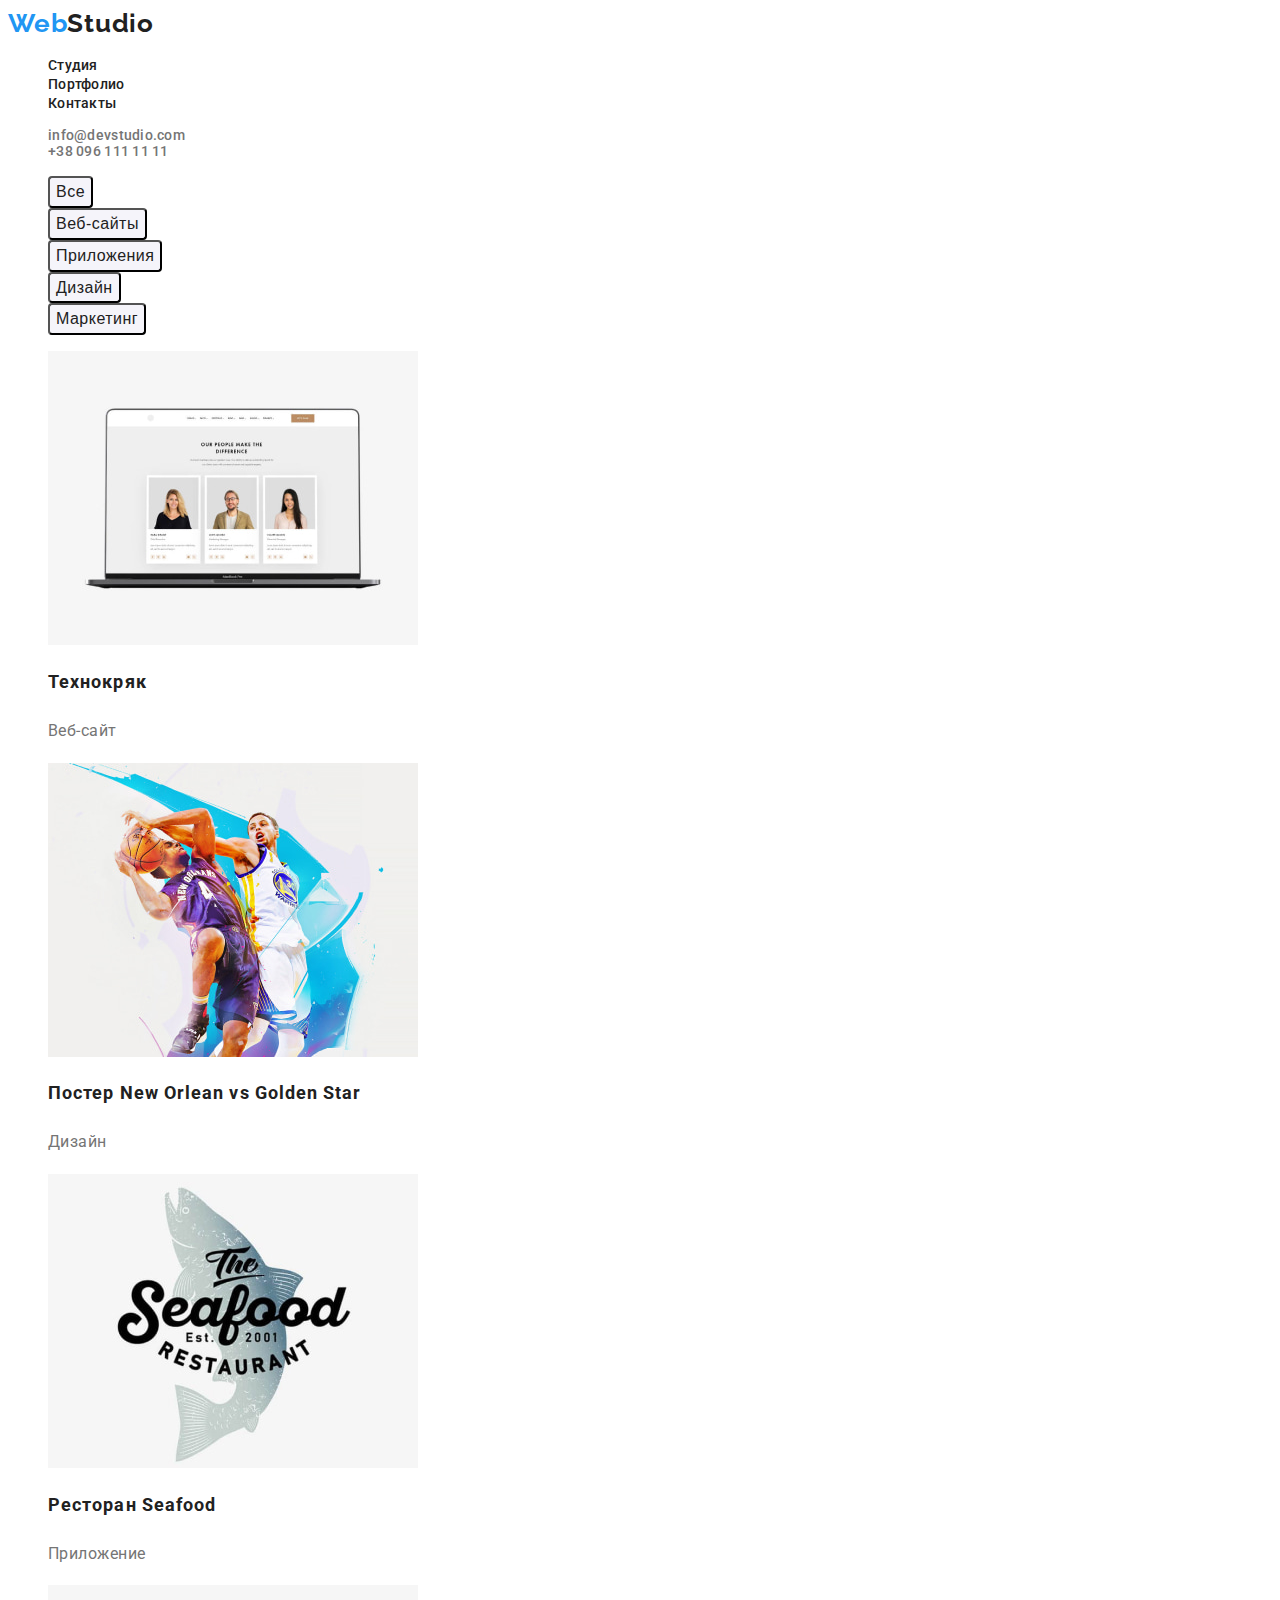
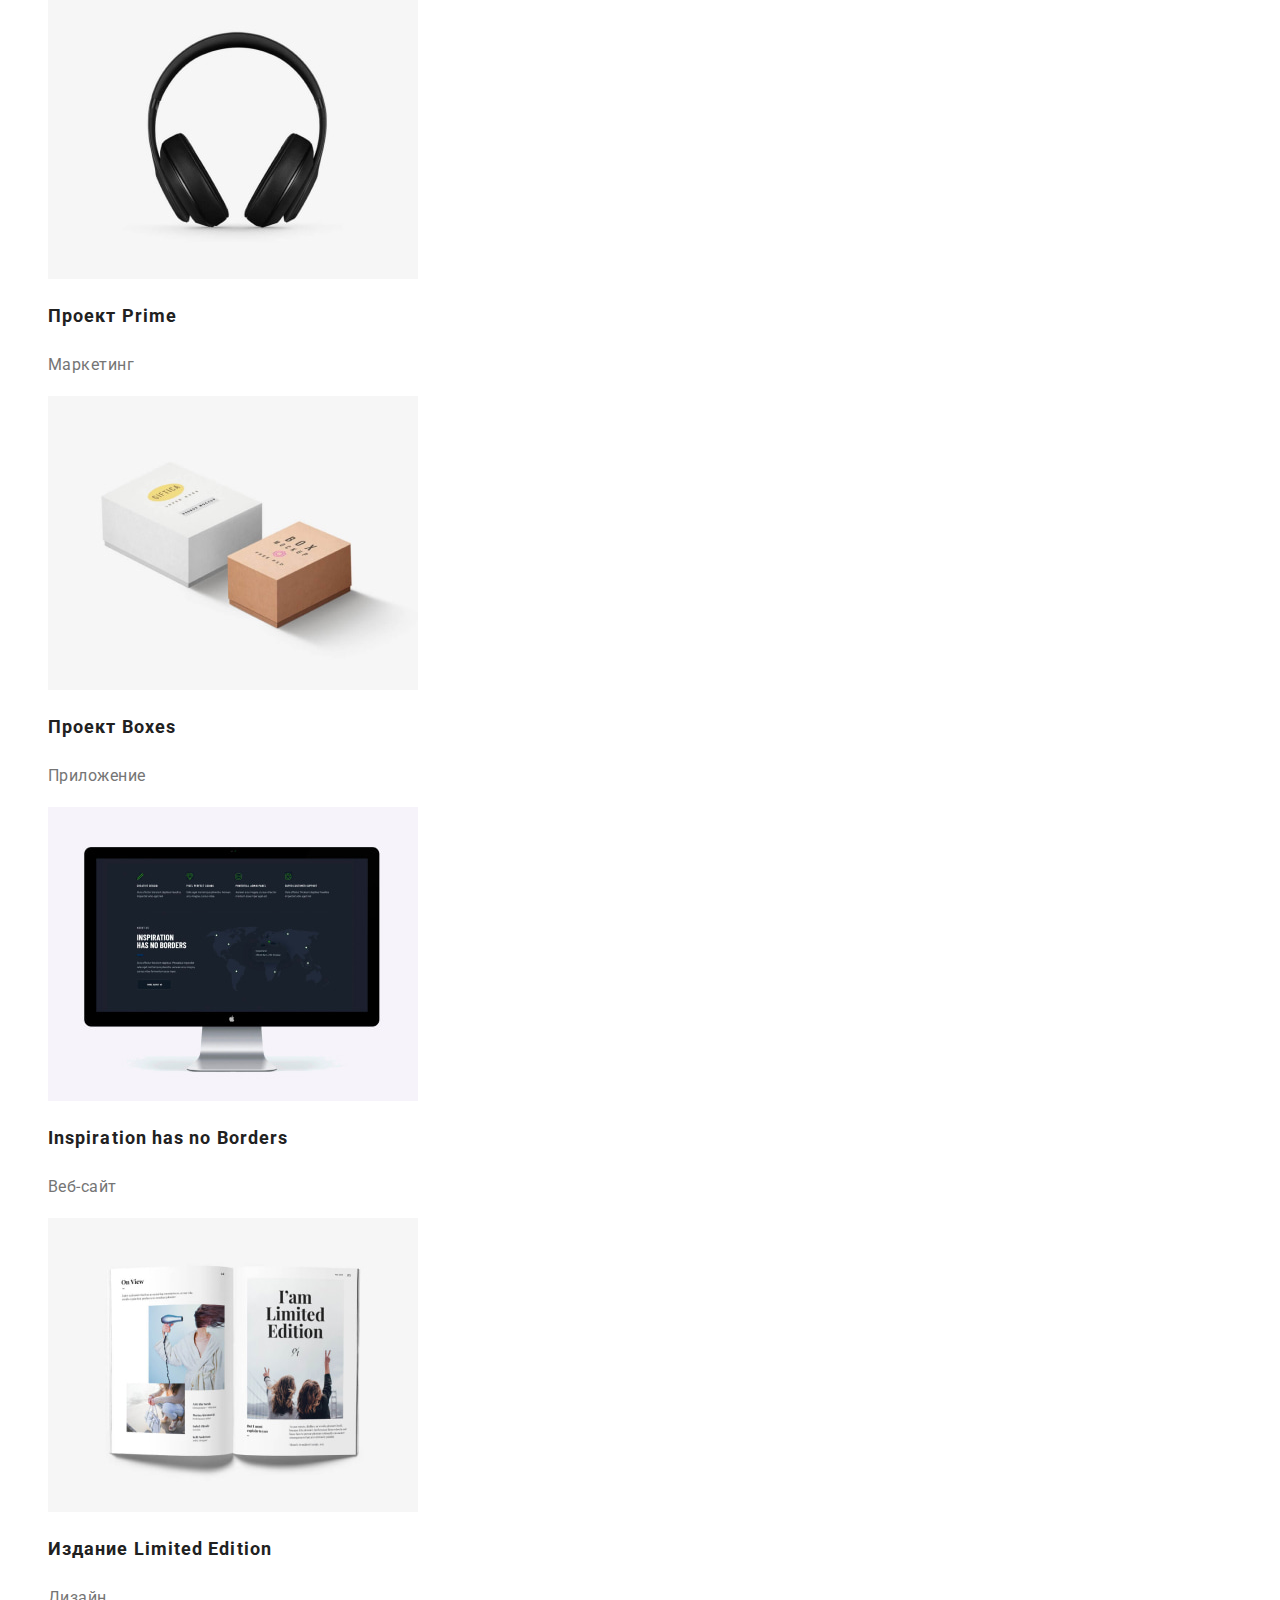
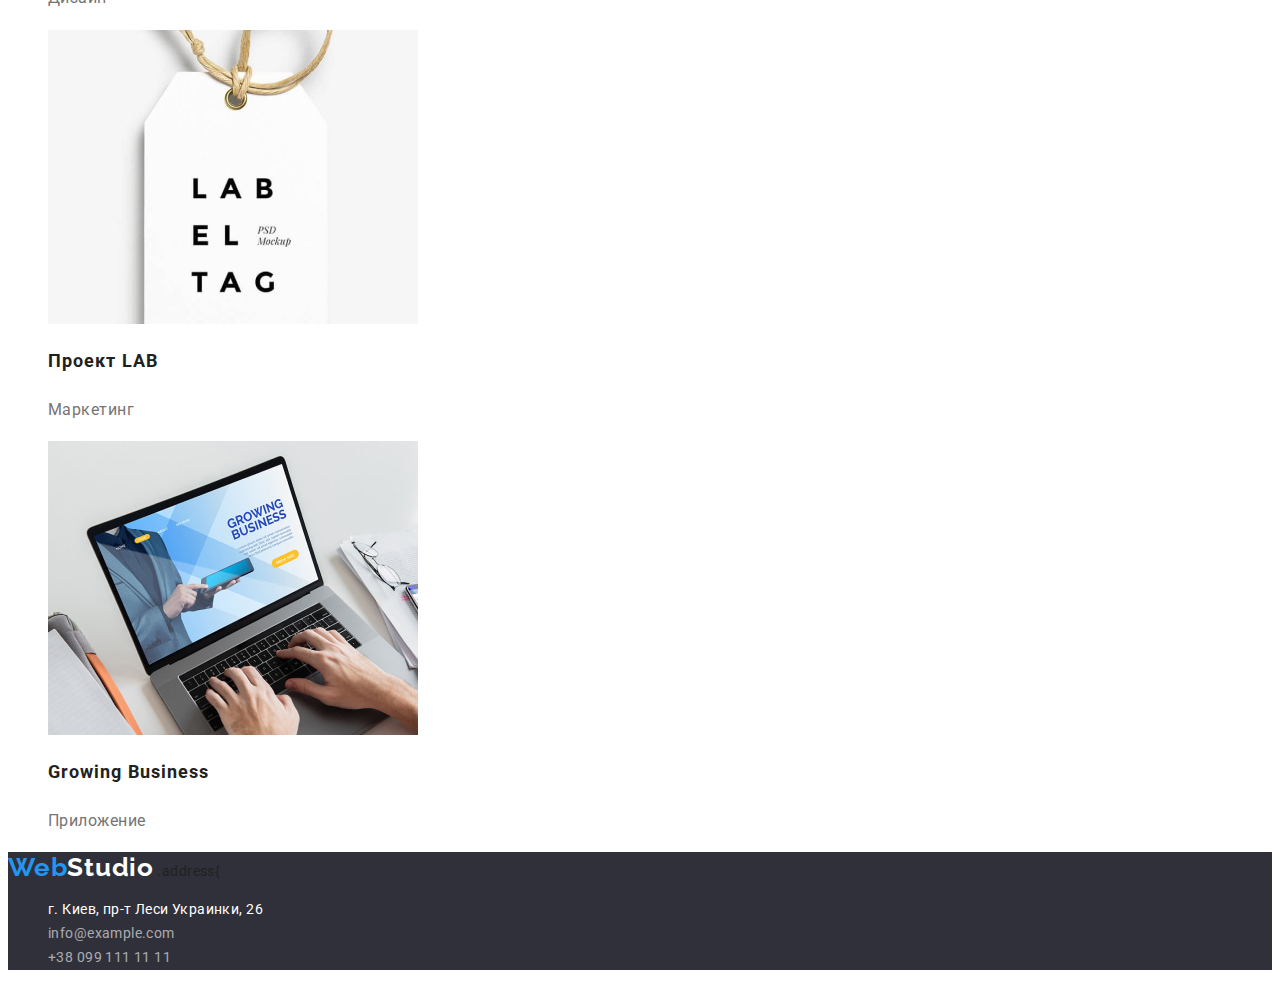
==== portfolio.html @ 5dc02f96 "Разметка HTML и CSS ДЗ-3" ====
<!DOCTYPE html>
<html lang="en">
<head>
    <meta charset="UTF-8">
    <meta http-equiv="X-UA-Compatible" content="IE=edge">
    <meta name="viewport" content="width=device-width, initial-scale=1.0">
    <title>Document</title>
    <!-- Основные шрифты -->
    <link rel="preconnect" href="https://fonts.googleapis.com">
    <link rel="preconnect" href="https://fonts.gstatic.com" crossorigin>
    <link href="https://fonts.googleapis.com/css2?family=Raleway:wght@700&family=Roboto:wght@400;500;700;900&display=swap" rel="stylesheet">
    <!-- стили css -->
    <link rel="stylesheet" href="./css/styles.css">

</head>
<body>
    <header class="header">
        <nav>
         <a href="./index.html" class="web-studio">Web<span class="logo-dark">Studio</span></a>

         <ul class="nav-main">
           <li><a href="" class="link">Студия</a></li>
           <li><a href="./portfolio.html" class="link">Портфолио</a></li>
           <li><a href="" class="link">Контакты</a></li>
         </ul>      
        </nav> 
        
        <ul class="nav-contacts">
           <li><a href="mailto:info@example.com" class="contact">info@devstudio.com</a></li>
           <li><a href="tel:+380991111111" class="contact">+38 096 111 11 11</a></li>
        </ul>
    </header>

    <main>
      <section class="buttons">
          <h1 class="buttons-title">Навигация в портфолио</h1>
          <ul>
              <li><button class="button-all">Все</button></li>
              <li><button class="button-web">Веб-сайты</button></li>
              <li><button class="button-apps">Приложения</button></li>
              <li><button class="button-design">Дизайн</button></li>
              <li><button class="button-marketing">Маркетинг</button></li>
          </ul>
      </section>

      <section class="examples">
          <ul>
            <li>
                <img src="./images/portfolio.images/Технокряк.jpg" alt="width 370px">
                <h2 class="examples-title">Технокряк</h2>
                <p class="examples-type">Веб-сайт</p>
            </li>

            <li>
                <img src="./images/portfolio.images/Постер-New-Orlean-vs-Golden-Star.jpg" alt="width 370px">
                <h2 class="examples-title">Постер New Orlean vs Golden Star</h2>
                <p class="examples-type">Дизайн</p>
            </li>

            <li>
                <img src="./images/portfolio.images/Ресторан-Seafood.jpg" alt="width 370px">
                <h2 class="examples-title">Ресторан Seafood</h2>
                <p class="examples-type">Приложение</p>
            </li>

            <li>
                <img src="./images/portfolio.images/Проект-Prime.jpg" alt="width 370px">
                <h2 class="examples-title">Проект Prime</h2>
                <p class="examples-type">Маркетинг</p>
            </li>

            <li>
                <img src="./images/portfolio.images/Проект-Boxes.jpg" alt="width 370px">
                <h2 class="examples-title">Проект Boxes</h2>
                <p class="examples-type">Приложение</p>
            </li>

            <li>
                <img src="./images/portfolio.images/Inspiration--has-no-Borders.jpg" alt="width 370px">
                <h2 class="examples-title">Inspiration has no Borders</h2>
                <p class="examples-type">Веб-сайт</p>
            </li>

            <li>
                <img src="./images/portfolio.images/Издание-Limited-Edition.jpg" alt="width 370px">
                <h2 class="examples-title">Издание Limited Edition</h2>
                <p class="examples-type">Дизайн</p>
            </li>

            <li>
                <img src="./images/portfolio.images/Проект-LAB.jpg" alt="width 370px">
                <h2 class="examples-title">Проект LAB</h2>
                <p class="examples-type">Маркетинг</p>
            </li>

            <li>
                <img src="./images/portfolio.images/Growing-Business.jpg" alt="width 370px">
                <h2 class="examples-title">Growing Business</h2>
                <p class="examples-type">Приложение</p>
            </li>
          </ul>
      </section>
    </main>

    <footer class="footer">
        <a href="./index.html" class="web-studio">Web<span class="logo-light">Studio</span></a>
   
.address{ 
          <address class="address">
              <ul>
                 <li><a href="https://www.google.com/maps/place/%D0%B1%D1%83%D0%BB.+%D0%9B%D0%B5%D1%81%D0%B8+%D0%A3%D0%BA%D1%80%D0%B0%D0%B8%D0%BD%D0%BA%D0%B8,+26,+%D0%9A%D0%B8%D0%B5%D0%B2,+02000/@50.4265807,30.5361971,17z/data=!3m1!4b1!4m5!3m4!1s0x40d4cf0e033ecbe9:0x57a4dffefec77da0!8m2!3d50.4265807!4d30.5383858" class="company-adress">г. Киев, пр-т Леси Украинки, 26</a></li>
             
                 <li><a href="mailto:info@example.com" class="footer-contacts">info@example.com</a></li>
                  
                 <li><a href="tel:+380991111111" class="footer-contacts">+38 099 111 11 11</a></li>
              </ul> 
           </address>
        
       </footer>   
   </body>
   </html>
---- css/styles.css ----
/* Цветовая гамма */
/* цвет основного текста  #212121 */
/* вторичный цвет текста #757575 */
/* белый #FFFFFF */
/* белый с прозрачностью color: rgba(255, 255, 255, 0.6); */
/* синий #2196F3 */
/* bgc героя и футера #2F303A */
/* bgc секции наши преимущества и чем мы занимаемся, портфолио #E5E5E5*/
/* bgc наша команда   #F5F4FA*/
/* font-family: 'Raleway', sans-serif;
   font-family: 'Roboto', sans-serif; */
:root{
    --main-color: #212121;
    --secondary-color: #757575;
    --white-color: #FFFFFF;
    --transparency-white-color: rgba(255, 255, 255, 0.6);
    --blue-color: #2196F3;
    --hero-footer-bgc: #2F303A;
    --portfolio-bgc: #E5E5E5;
    --team-bgc: #F5F4FA;
}

body {
    font-family: Roboto, sans-serif;
    color: var(--main-color);
}

/* header */
.header {
    background-color: var(--white-color);

}
.web-studio {
    font-family: Raleway, sans-serif;
    font-weight: 700;
    font-size: 26px;
    line-height: 1.19;
    letter-spacing: 0.03em;

    color: var(--blue-color);
}

.logo-dark{
    color: var(--main-color);
}

.nav-main .link {
    font-weight: 500;
    font-size: 14px;
    line-height: 1.14;
    letter-spacing: 0.02em;
    color: var(--main-color);
}

.nav-contacts,
.contact {
    font-weight: 500;
    font-size: 14px;
    line-height: 1.14;
    letter-spacing: 0.02em;
    color: var(--secondary-color);
}

.nav-main .link:hover,
.nav-main .link:focus,
.nav-contacts .contact:hover,
.nav-contacts .contact:focus {
    color: var(--blue-color);
}

.web-studio,
.link,
.contact {
    text-decoration: none
}


/* main */
/* hero */
.hero {
    background: var(--hero-footer-bgc);
}

.hero-title {
    font-weight: 900;
    font-size: 44px;
    line-height: 1.36;
    letter-spacing: 0.06em;
    text-transform: uppercase;
    color: var(--white-color);  
}

.hero-button {
    font-weight: 700;
    font-size: 16px;
    line-height: 1.87;
    letter-spacing: 0.06em;
    color: var(--white-color);    
    background: var(--blue-color);
    box-shadow: 0px 4px 4px rgba(0, 0, 0, 0.15);
    border-radius: 4px;
}

/* features */
.features-title{
    display: none;
}

.features-title-list{
    font-weight: 700;
    font-size: 14px;
    line-height: 1.14;
    letter-spacing: 0.03em;
    text-transform: uppercase;
    color: var(--main-color);
}

.features-text{
    font-size: 14px;
    line-height: 1.71;
    letter-spacing: 0.03em;
    color: var(--secondary-color);
}

/* work */
.work-title,
.team-title {
    font-weight: 700;
    font-size: 36px;
    line-height: 1.17;
    letter-spacing: 0.03em;
    color: var(--main-color);
}

/* team */
.team {
    background-color: var(--team-bgc);
}
.team-member{
    font-weight: 500;
    font-size: 16px;
    line-height: 1.19;
    letter-spacing: 0.03em;
    color: var(--main-color);
}

.team-member-profession{
    font-size: 16px;
    line-height: 1.19;
    letter-spacing: 0.03em;
    color: var(--secondary-color);
}

/* buttons-portfolio */
.buttons-title {
    display: none;
}

.button-all,
.button-web,
.button-apps,
.button-design,
.button-marketing{
    font-weight: 500;
    font-size: 16px;
    line-height: 1.62;
    letter-spacing: 0.03em;
    color: var(--main-color);
    background: #F5F4FA;
    border-radius: 4px;
    cursor: pointer;
}

.button-all:hover,
.button-web:hover,
.button-apps:hover,
.button-design:hover,
.button-marketing:hover {
    color: var(--white-color);
    background: var(--blue-color);
    box-shadow: 0px 3px 1px rgba(0, 0, 0, 0.1), 0px 1px 2px rgba(0, 0, 0, 0.08), 0px 2px 2px rgba(0, 0, 0, 0.12);
    border-radius: 4px;
}

.button-all:focus,
.button-web:focus,
.button-apps:focus,
.button-design:focus,
.button-marketing:focus {
    color: var(--white-color);
    background: var(--blue-color);
    box-shadow: 0px 3px 1px rgba(0, 0, 0, 0.1), 0px 1px 2px rgba(0, 0, 0, 0.08), 0px 2px 2px rgba(0, 0, 0, 0.12);
    border-radius: 4px;
}

.examples-title-main{
    display: none;
}

.examples-title{
    font-weight: 700;
    font-size: 18px;
    line-height: 2.00;
    letter-spacing: 0.06em;
    color: var(--main-color);
}

.examples-type{
    font-size: 16px;
    line-height: 1.89;
    letter-spacing: 0.03em;
    color: var(--secondary-color);
}

/* footer */
.footer{
    background: var(--hero-footer-bgc); 
    font-size: 14px;
    line-height: 1.71;
    letter-spacing: 0.03em;
}

.logo-light{
    color: var(--white-color);
} 

.address{ 
    font-style: normal;
}
.company-adress {
    color: var(--white-color);
}

.footer-contacts {
    color: var(--transparency-white-color);
}

.company-adress,
.footer-contacts {
    text-decoration: none
}

/*Убираем маркеры списка*/
li {
    list-style-type: none;
}
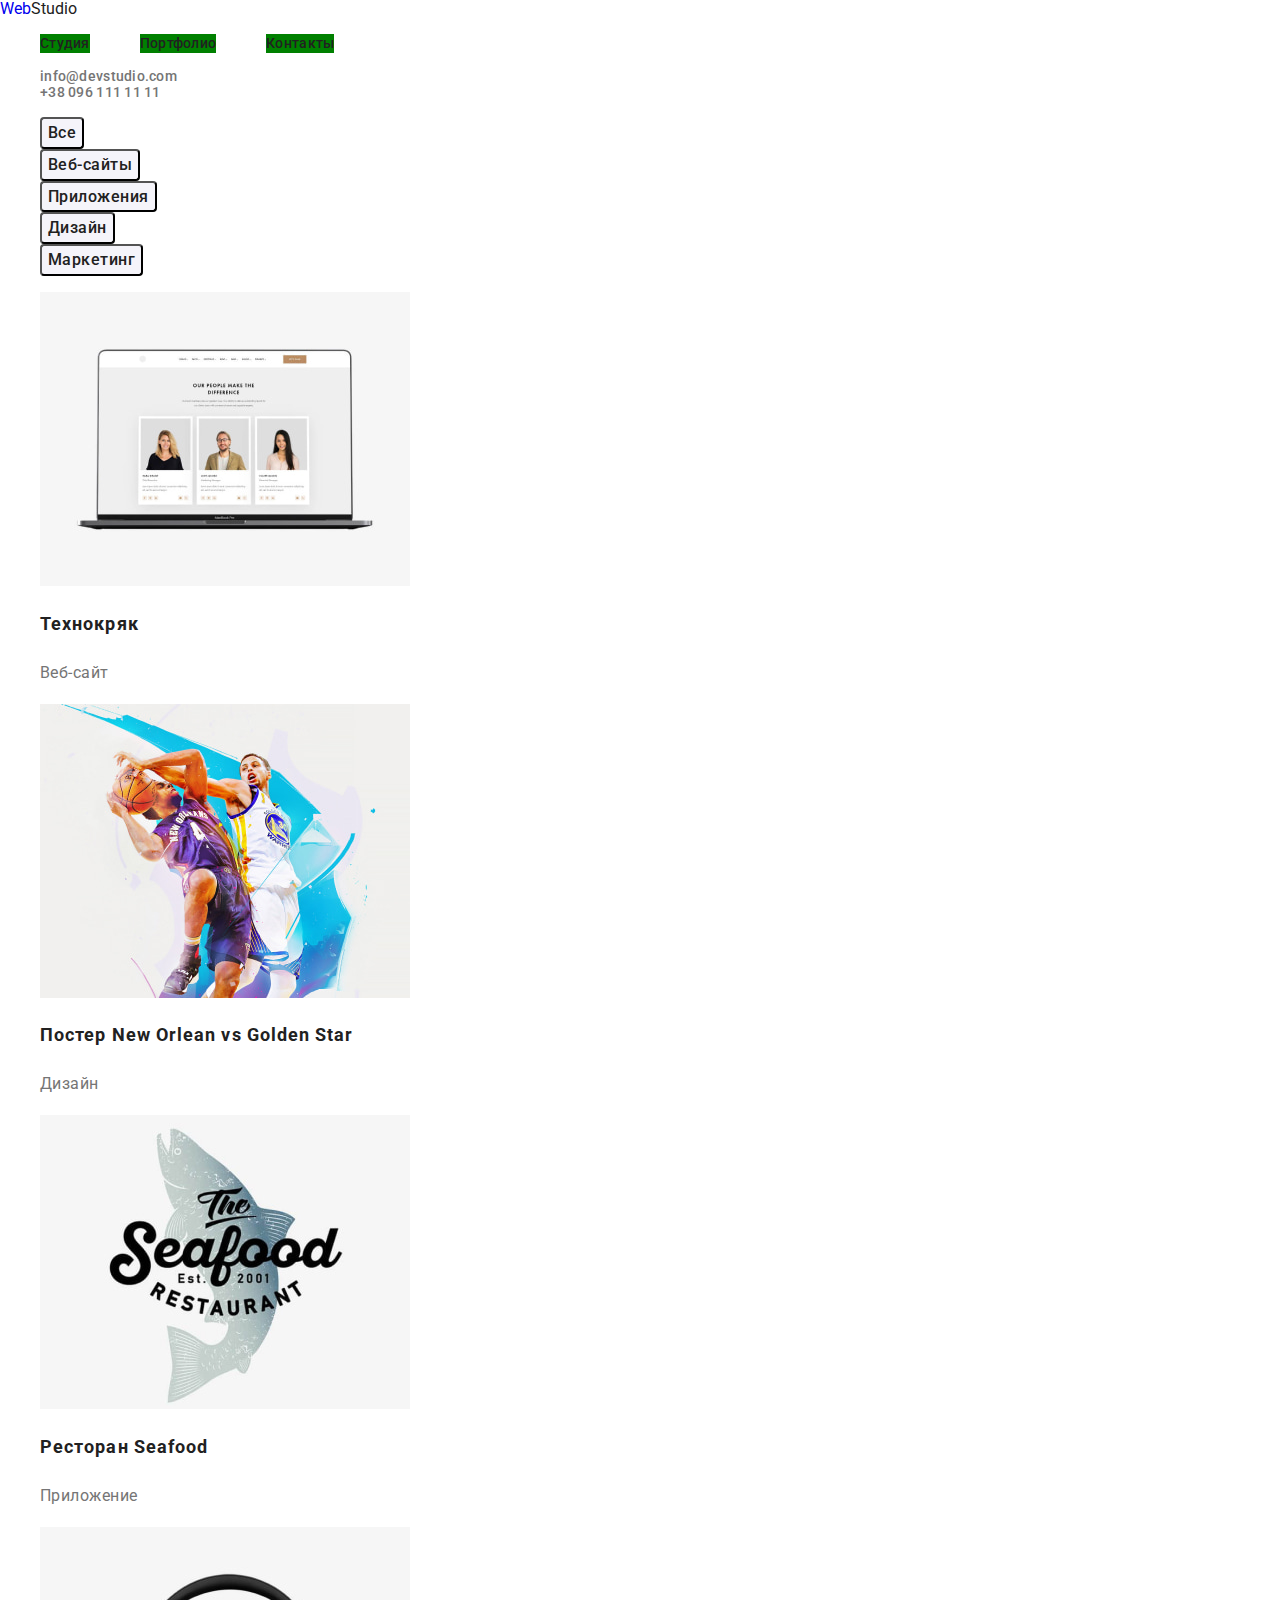
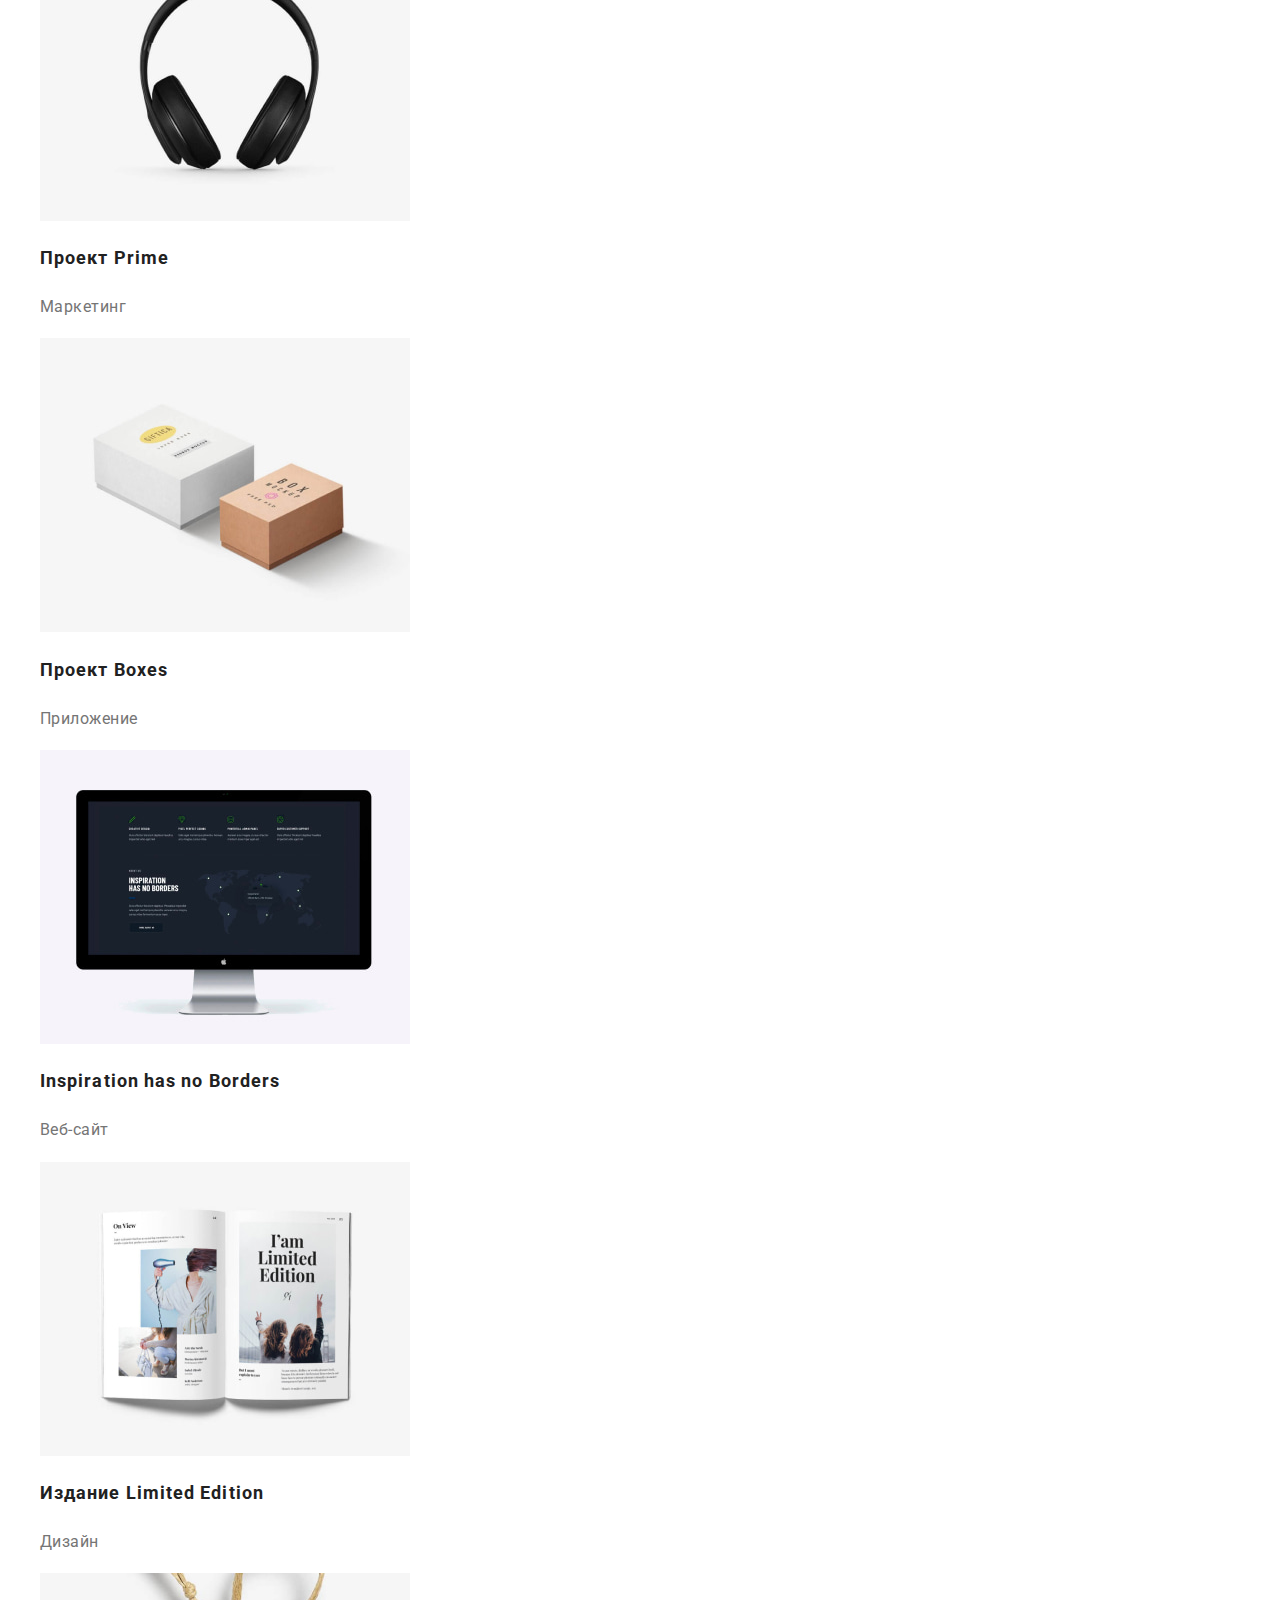
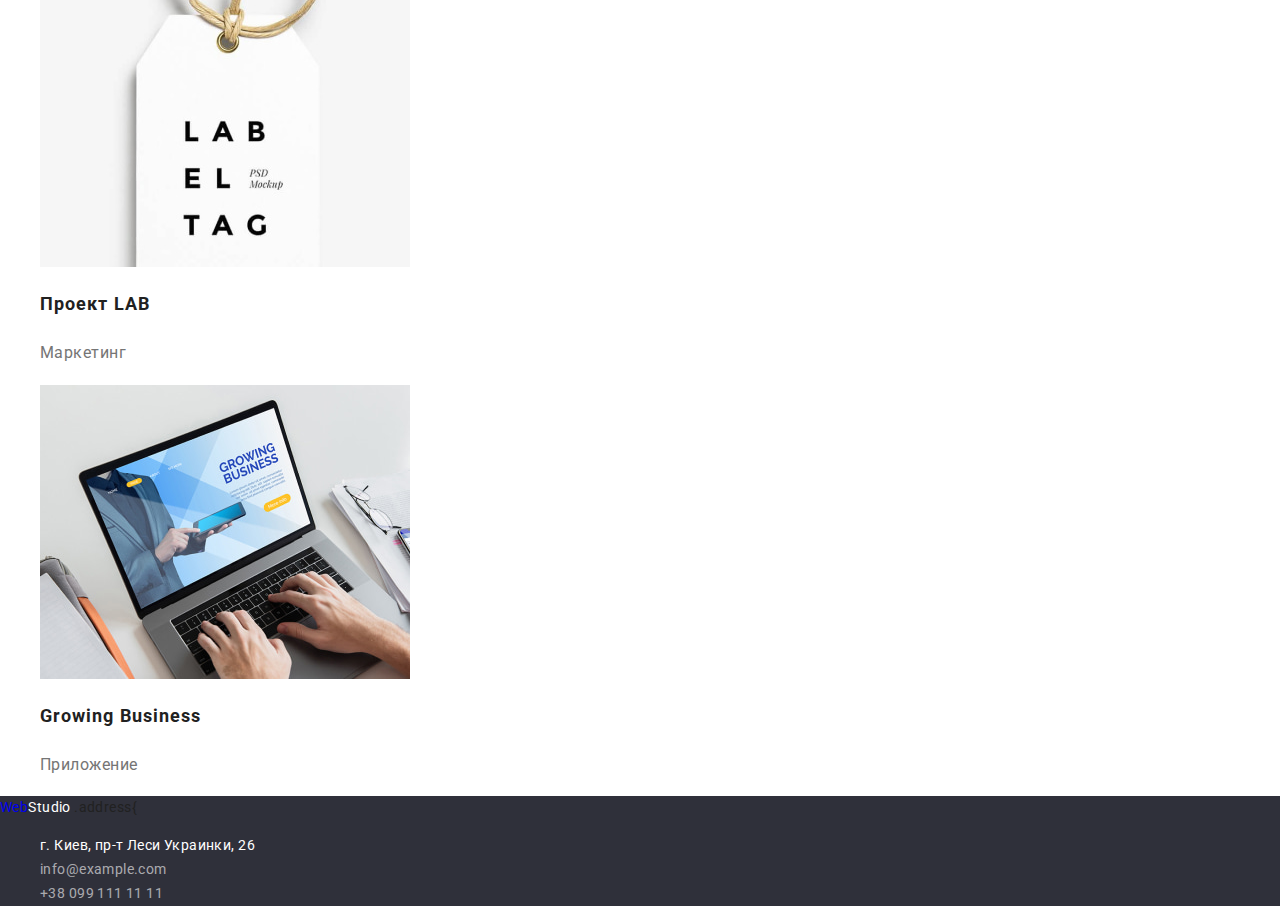
==== commit 154ee7f2: "Разметка HTML и CSS ДЗ-3-1" ====
--- a/portfolio.html
+++ b/portfolio.html
@@ -9,6 +9,8 @@
     <link rel="preconnect" href="https://fonts.googleapis.com">
     <link rel="preconnect" href="https://fonts.gstatic.com" crossorigin>
     <link href="https://fonts.googleapis.com/css2?family=Raleway:wght@700&family=Roboto:wght@400;500;700;900&display=swap" rel="stylesheet">
+     <!--modern-normolize-->
+     <link rel="stylesheet" href="https://cdn.jsdelivr.net/npm/modern-normalize@1.1.0/modern-normalize.min.css">
     <!-- стили css -->
     <link rel="stylesheet" href="./css/styles.css">
 
@@ -17,12 +19,12 @@
     <header class="header">
         <nav>
          <a href="./index.html" class="web-studio">Web<span class="logo-dark">Studio</span></a>
-
-         <ul class="nav-main">
-           <li><a href="" class="link">Студия</a></li>
-           <li><a href="./portfolio.html" class="link">Портфолио</a></li>
-           <li><a href="" class="link">Контакты</a></li>
-         </ul>      
+      
+           <ul class="nav-main">
+             <li class="item"><a href="" class="link">Студия</a></li>
+             <li class="item"><a href="./portfolio.html" class="link">Портфолио</a></li>
+             <li class="item"><a href="" class="link">Контакты</a></li>
+           </ul>     
         </nav> 
         
         <ul class="nav-contacts">
--- a/css/styles.css
+++ b/css/styles.css
@@ -30,6 +30,21 @@
     background-color: var(--white-color);
 
 }
+
+.nav-main{
+    display: flex;
+}
+
+.nav-main .item { 
+    margin-right: 50px;
+    background-color: green;
+}
+
+.nav-main .item :last-child {
+    margin-right: 0;
+}
+
+}
 .web-studio {
     font-family: Raleway, sans-serif;
     font-weight: 700;
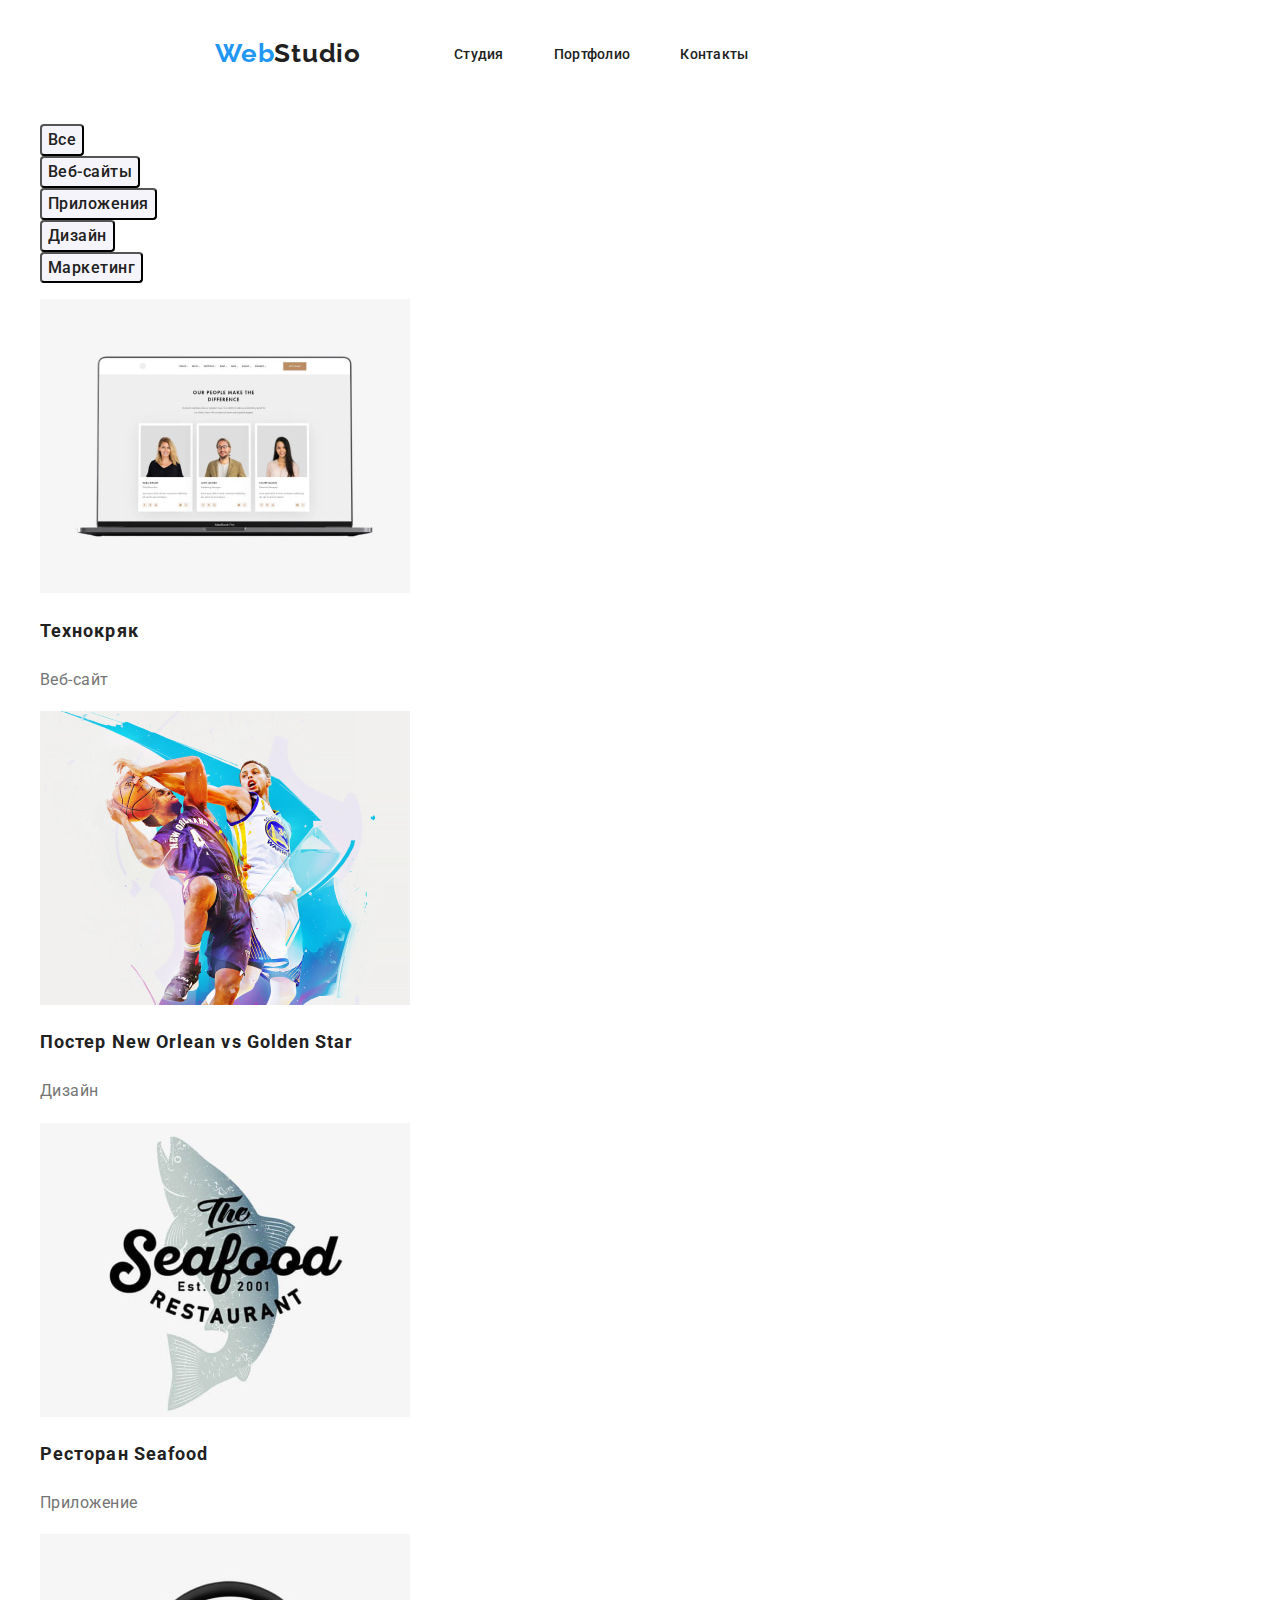
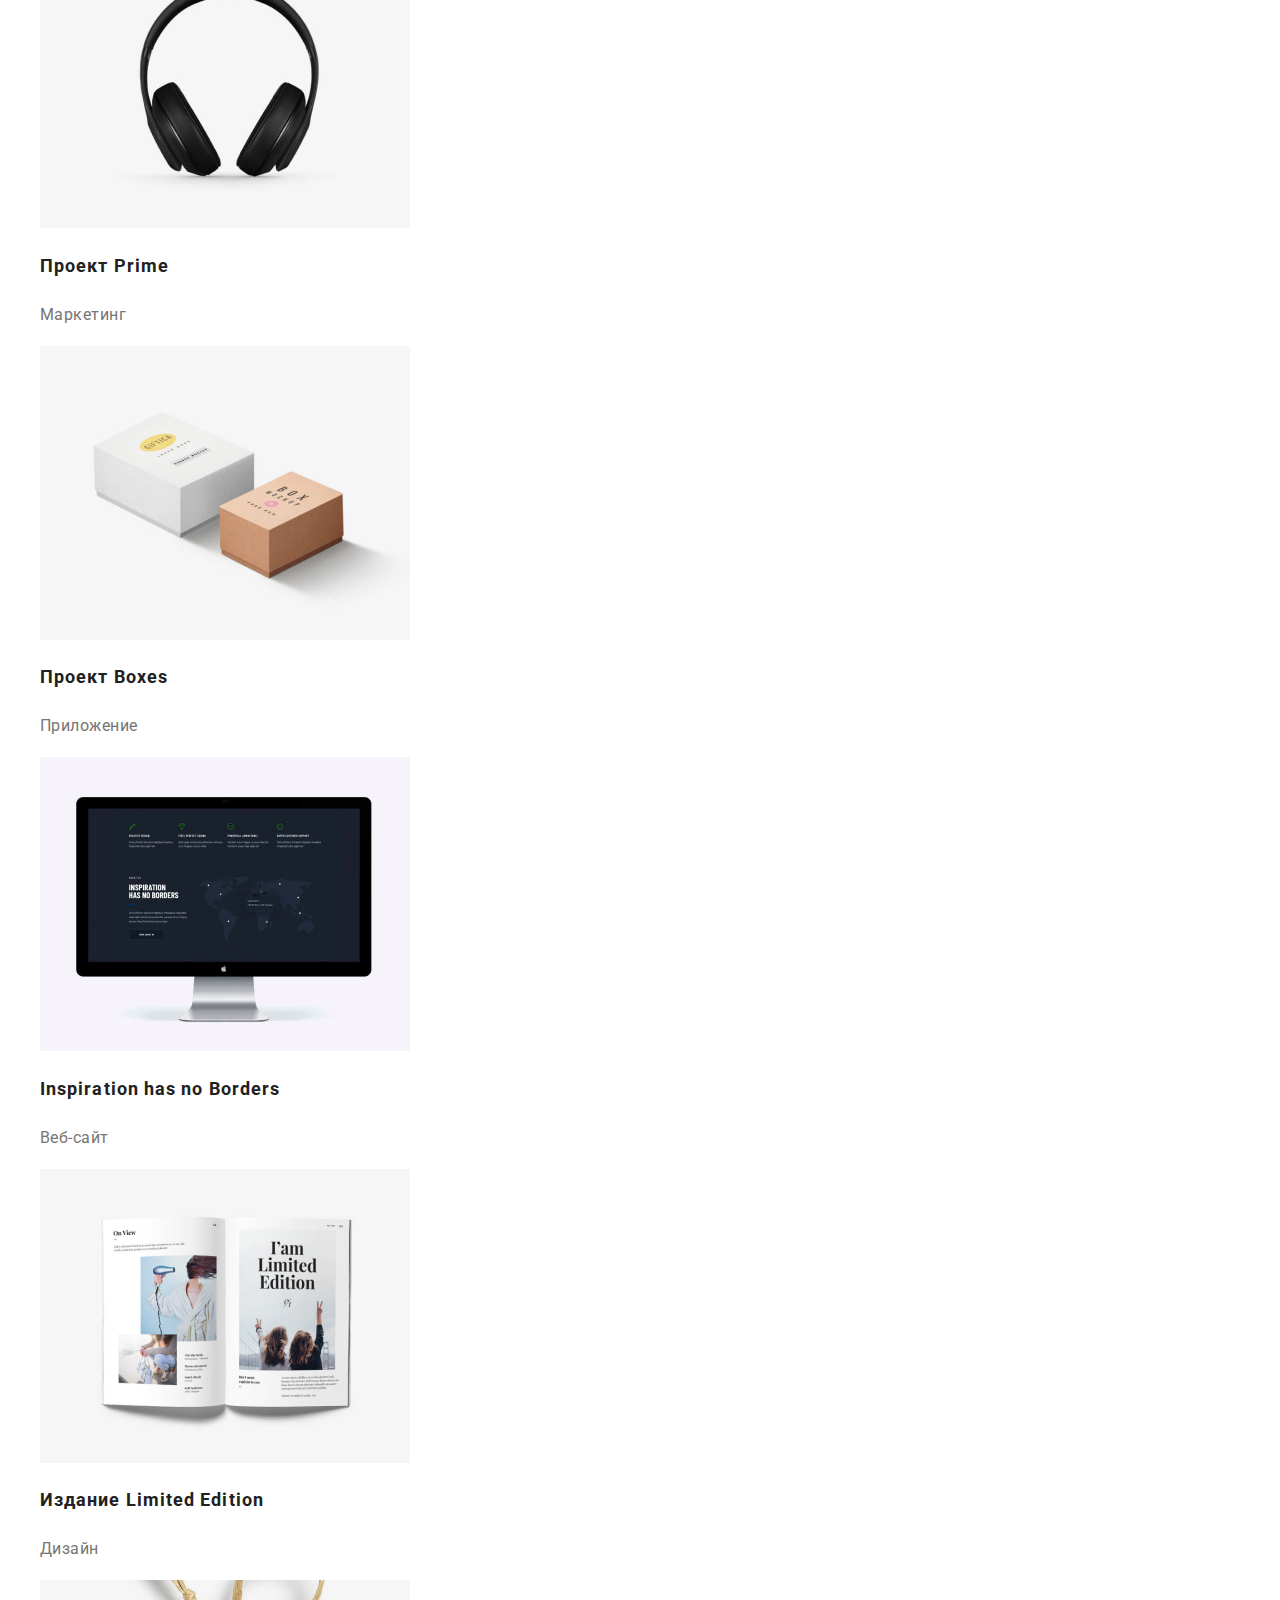
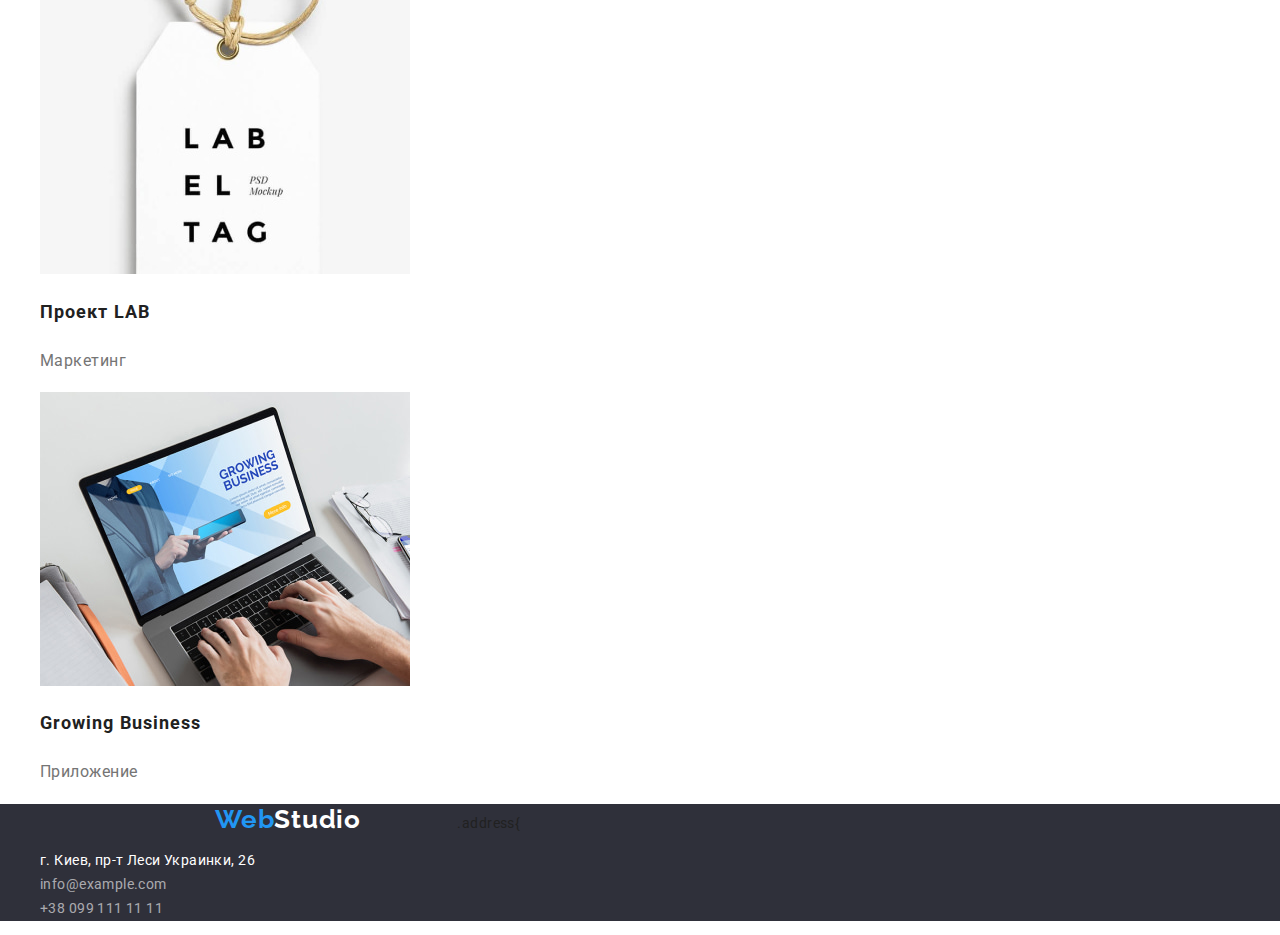
==== commit a629325d: "Разметка HTML и CSS ДЗ-3-2" ====
--- a/portfolio.html
+++ b/portfolio.html
@@ -17,20 +17,22 @@
 </head>
 <body>
     <header class="header">
-        <nav>
-         <a href="./index.html" class="web-studio">Web<span class="logo-dark">Studio</span></a>
+        <div class="navigation-div">
+            <nav class="navigation">
+             <a href="./index.html" class="web-studio">Web<span class="logo-dark">Studio</span></a>
       
-           <ul class="nav-main">
-             <li class="item"><a href="" class="link">Студия</a></li>
-             <li class="item"><a href="./portfolio.html" class="link">Портфолио</a></li>
-             <li class="item"><a href="" class="link">Контакты</a></li>
-           </ul>     
-        </nav> 
+              <ul class="nav-main">
+                <li class="item"><a href="" class="link">Студия</a></li>
+                <li class="item"><a href="./portfolio.html" class="link">Портфолио</a></li>
+                <li class="item"><a href="" class="link">Контакты</a></li>
+              </ul>     
+           </nav> 
         
-        <ul class="nav-contacts">
-           <li><a href="mailto:info@example.com" class="contact">info@devstudio.com</a></li>
-           <li><a href="tel:+380991111111" class="contact">+38 096 111 11 11</a></li>
-        </ul>
+              <ul class="nav-contacts">
+                 <li class="item-contacts"><a href="mailto:info@example.com" class="contact">info@devstudio.com</a></li>
+                 <li class="item-contacts"><a href="tel:+380991111111" class="contact">+38 096 111 11 11</a></li>
+              </ul> 
+        </div>
     </header>
 
     <main>
--- a/css/styles.css
+++ b/css/styles.css
@@ -15,12 +15,14 @@
     --white-color: #FFFFFF;
     --transparency-white-color: rgba(255, 255, 255, 0.6);
     --blue-color: #2196F3;
-    --hero-footer-bgc: #2F303A;
+    --footer-bgc: #2F303A;
     --portfolio-bgc: #E5E5E5;
     --team-bgc: #F5F4FA;
 }
 
 body {
+    width: 1600px;
+
     font-family: Roboto, sans-serif;
     color: var(--main-color);
 }
@@ -31,49 +33,80 @@
 
 }
 
+.navigation-div {
+    display: flex;
+    align-items: center;
+}
+.navigation {
+    display: flex;
+    align-items: center;
+}
+
+.web-studio {
+    margin-right: 93px;
+    margin-left: 215px;
+    padding-top: 24px;
+    padding-bottom: 25px;
+
+    font-family: Raleway, sans-serif;
+    font-weight: 700;
+    font-size: 26px;
+    line-height: 1.19;
+    letter-spacing: 0.03em;
+
+    color: var(--blue-color);
+}
+
+.logo-dark{
+    color: var(--main-color);
+}
+
 .nav-main{
     display: flex;
-}
-
-.nav-main .item { 
-    margin-right: 50px;
-    background-color: green;
-}
-
-.nav-main .item :last-child {
-    margin-right: 0;
-}
-
-}
-.web-studio {
-    font-family: Raleway, sans-serif;
-    font-weight: 700;
-    font-size: 26px;
-    line-height: 1.19;
-    letter-spacing: 0.03em;
-
-    color: var(--blue-color);
-}
-
-.logo-dark{
-    color: var(--main-color);
+    padding-left: 0px;
+}
+.nav-main .item + .item { 
+    margin-left: 50px;
+}
+
+.nav-main .item,
+ {
+    padding-top: 32px;
+    padding-bottom: 32px;
 }
 
 .nav-main .link {
+    color: var(--main-color);
     font-weight: 500;
     font-size: 14px;
     line-height: 1.14;
     letter-spacing: 0.02em;
-    color: var(--main-color);
+    
+}
+
+.nav-contacts {
+    display: flex;
+    margin-left: auto;
+    padding-left: 0px;
+}
+    
+.nav-contacts .item-contacts + .item-contacts{
+     margin-left: 50px;
+}
+
+.nav-contacts .item-contacts {
+    padding-top: 32px;
+    padding-bottom: 32px;
 }
 
 .nav-contacts,
 .contact {
+    color: var(--secondary-color);
     font-weight: 500;
     font-size: 14px;
     line-height: 1.14;
     letter-spacing: 0.02em;
-    color: var(--secondary-color);
+    
 }
 
 .nav-main .link:hover,
@@ -93,26 +126,34 @@
 /* main */
 /* hero */
 .hero {
-    background: var(--hero-footer-bgc);
+    text-align: center;
+    background: var(--footer-bgc); 
 }
 
 .hero-title {
+    margin: 0px;
+
     font-weight: 900;
     font-size: 44px;
     line-height: 1.36;
     letter-spacing: 0.06em;
     text-transform: uppercase;
+
     color: var(--white-color);  
 }
 
 .hero-button {
-    font-weight: 700;
-    font-size: 16px;
-    line-height: 1.87;
-    letter-spacing: 0.06em;
+    margin-top: 40px;
+
     color: var(--white-color);    
     background: var(--blue-color);
     box-shadow: 0px 4px 4px rgba(0, 0, 0, 0.15);
+
+    font-weight: 700;
+    font-size: 16px;
+    line-height: 1.87;
+    letter-spacing: 0.06em;
+    
     border-radius: 4px;
 }
 
@@ -229,7 +270,7 @@
 
 /* footer */
 .footer{
-    background: var(--hero-footer-bgc); 
+    background: var(--footer-bgc); 
     font-size: 14px;
     line-height: 1.71;
     letter-spacing: 0.03em;
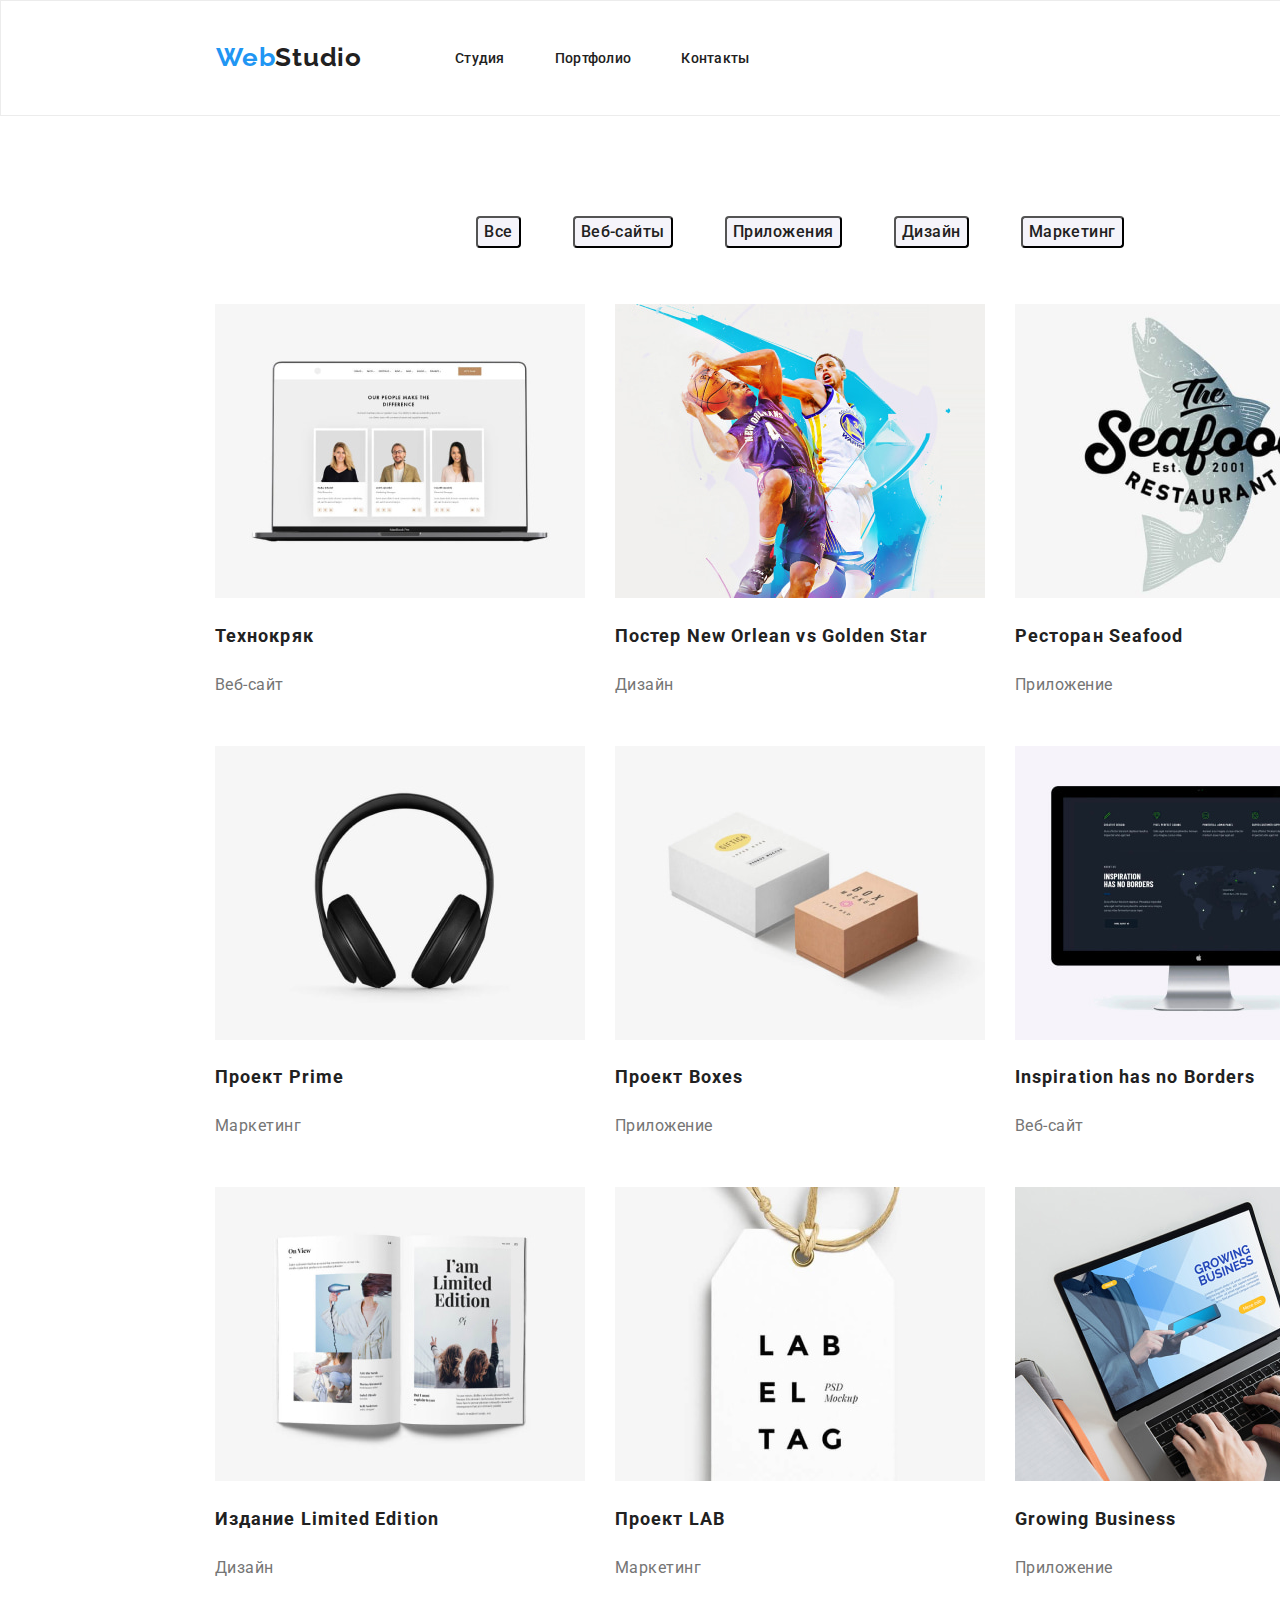
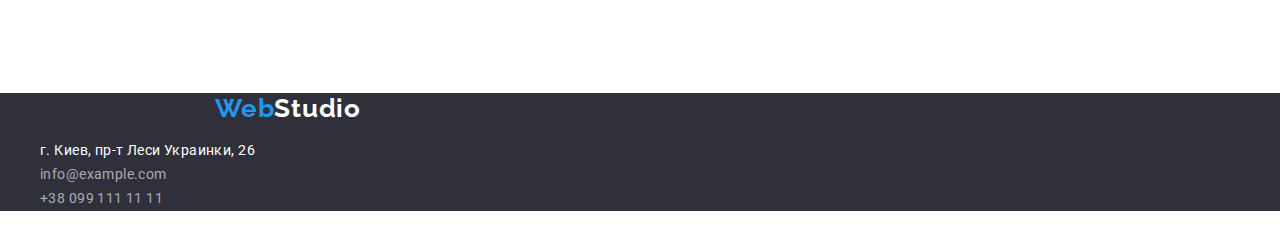
==== commit 832abaf6: "Разметка HTML и CSS ДЗ-3-3" ====
--- a/portfolio.html
+++ b/portfolio.html
@@ -38,66 +38,66 @@
     <main>
       <section class="buttons">
           <h1 class="buttons-title">Навигация в портфолио</h1>
-          <ul>
-              <li><button class="button-all">Все</button></li>
-              <li><button class="button-web">Веб-сайты</button></li>
-              <li><button class="button-apps">Приложения</button></li>
-              <li><button class="button-design">Дизайн</button></li>
-              <li><button class="button-marketing">Маркетинг</button></li>
+          <ul class="buttons-portfolio">
+              <li class="buttons-list"><button class="button-all">Все</button></li>
+              <li class="buttons-list"><button class="button-web">Веб-сайты</button></li>
+              <li class="buttons-list"><button class="button-apps">Приложения</button></li>
+              <li class="buttons-list"><button class="button-design">Дизайн</button></li>
+              <li class="buttons-list"><button class="button-marketing">Маркетинг</button></li>
           </ul>
       </section>
 
       <section class="examples">
-          <ul>
-            <li>
+          <ul class="examples-list">
+            <li class="portfolio-list">
                 <img src="./images/portfolio.images/Технокряк.jpg" alt="width 370px">
                 <h2 class="examples-title">Технокряк</h2>
                 <p class="examples-type">Веб-сайт</p>
             </li>
 
-            <li>
+            <li class="portfolio-list">
                 <img src="./images/portfolio.images/Постер-New-Orlean-vs-Golden-Star.jpg" alt="width 370px">
                 <h2 class="examples-title">Постер New Orlean vs Golden Star</h2>
                 <p class="examples-type">Дизайн</p>
             </li>
 
-            <li>
+            <li class="portfolio-list">
                 <img src="./images/portfolio.images/Ресторан-Seafood.jpg" alt="width 370px">
                 <h2 class="examples-title">Ресторан Seafood</h2>
                 <p class="examples-type">Приложение</p>
             </li>
 
-            <li>
+            <li class="portfolio-list">
                 <img src="./images/portfolio.images/Проект-Prime.jpg" alt="width 370px">
                 <h2 class="examples-title">Проект Prime</h2>
                 <p class="examples-type">Маркетинг</p>
             </li>
 
-            <li>
+            <li class="portfolio-list">
                 <img src="./images/portfolio.images/Проект-Boxes.jpg" alt="width 370px">
                 <h2 class="examples-title">Проект Boxes</h2>
                 <p class="examples-type">Приложение</p>
             </li>
 
-            <li>
+            <li class="portfolio-list">
                 <img src="./images/portfolio.images/Inspiration--has-no-Borders.jpg" alt="width 370px">
                 <h2 class="examples-title">Inspiration has no Borders</h2>
                 <p class="examples-type">Веб-сайт</p>
             </li>
 
-            <li>
+            <li class="portfolio-list">
                 <img src="./images/portfolio.images/Издание-Limited-Edition.jpg" alt="width 370px">
                 <h2 class="examples-title">Издание Limited Edition</h2>
                 <p class="examples-type">Дизайн</p>
             </li>
 
-            <li>
+            <li class="portfolio-list">
                 <img src="./images/portfolio.images/Проект-LAB.jpg" alt="width 370px">
                 <h2 class="examples-title">Проект LAB</h2>
                 <p class="examples-type">Маркетинг</p>
             </li>
 
-            <li>
+            <li class="portfolio-list">
                 <img src="./images/portfolio.images/Growing-Business.jpg" alt="width 370px">
                 <h2 class="examples-title">Growing Business</h2>
                 <p class="examples-type">Приложение</p>
@@ -109,7 +109,6 @@
     <footer class="footer">
         <a href="./index.html" class="web-studio">Web<span class="logo-light">Studio</span></a>
    
-.address{ 
           <address class="address">
               <ul>
                  <li><a href="https://www.google.com/maps/place/%D0%B1%D1%83%D0%BB.+%D0%9B%D0%B5%D1%81%D0%B8+%D0%A3%D0%BA%D1%80%D0%B0%D0%B8%D0%BD%D0%BA%D0%B8,+26,+%D0%9A%D0%B8%D0%B5%D0%B2,+02000/@50.4265807,30.5361971,17z/data=!3m1!4b1!4m5!3m4!1s0x40d4cf0e033ecbe9:0x57a4dffefec77da0!8m2!3d50.4265807!4d30.5383858" class="company-adress">г. Киев, пр-т Леси Украинки, 26</a></li>
--- a/css/styles.css
+++ b/css/styles.css
@@ -29,8 +29,9 @@
 
 /* header */
 .header {
+    border: 1px solid #ECECEC;
+
     background-color: var(--white-color);
-
 }
 
 .navigation-div {
@@ -69,7 +70,7 @@
     margin-left: 50px;
 }
 
-.nav-main .item,
+.nav-main .item
  {
     padding-top: 32px;
     padding-bottom: 32px;
@@ -125,6 +126,7 @@
 
 /* main */
 /* hero */
+
 .hero {
     text-align: center;
     background: var(--footer-bgc); 
@@ -208,8 +210,21 @@
 }
 
 /* buttons-portfolio */
+
 .buttons-title {
     display: none;
+}
+
+.buttons-portfolio {
+    display: flex;
+    padding-left: 0px;
+    margin-top: 0px;
+    margin-bottom: 0px;
+    justify-content:center;
+}
+
+.buttons-portfolio .buttons-list + .buttons-list {
+    margin-left: 52px;
 }
 
 .button-all,
@@ -217,11 +232,15 @@
 .button-apps,
 .button-design,
 .button-marketing{
+    margin-top: 100px;
+    margin-bottom: 56px;
+
+    color: var(--main-color);
+
     font-weight: 500;
     font-size: 16px;
     line-height: 1.62;
     letter-spacing: 0.03em;
-    color: var(--main-color);
     background: #F5F4FA;
     border-radius: 4px;
     cursor: pointer;
@@ -249,6 +268,30 @@
     border-radius: 4px;
 }
 
+.examples-list {
+    display: flex;
+    flex-wrap: wrap;
+    justify-content:center;
+    padding-left: 0px;
+    margin-top: 0px;
+    margin-bottom: 0px;
+    margin-left: 215px;
+    margin-right: 215px;
+}
+
+.examples-list .portfolio-list {
+    margin-right: 30px;
+    margin-bottom: 30px;
+}
+
+.examples-list .portfolio-list:nth-child(3n) {
+    margin-right: 0px;
+}
+
+.examples-list .portfolio-list:nth-last-child(-n+3) {
+    margin-bottom: 94px;
+}
+
 .examples-title-main{
     display: none;
 }
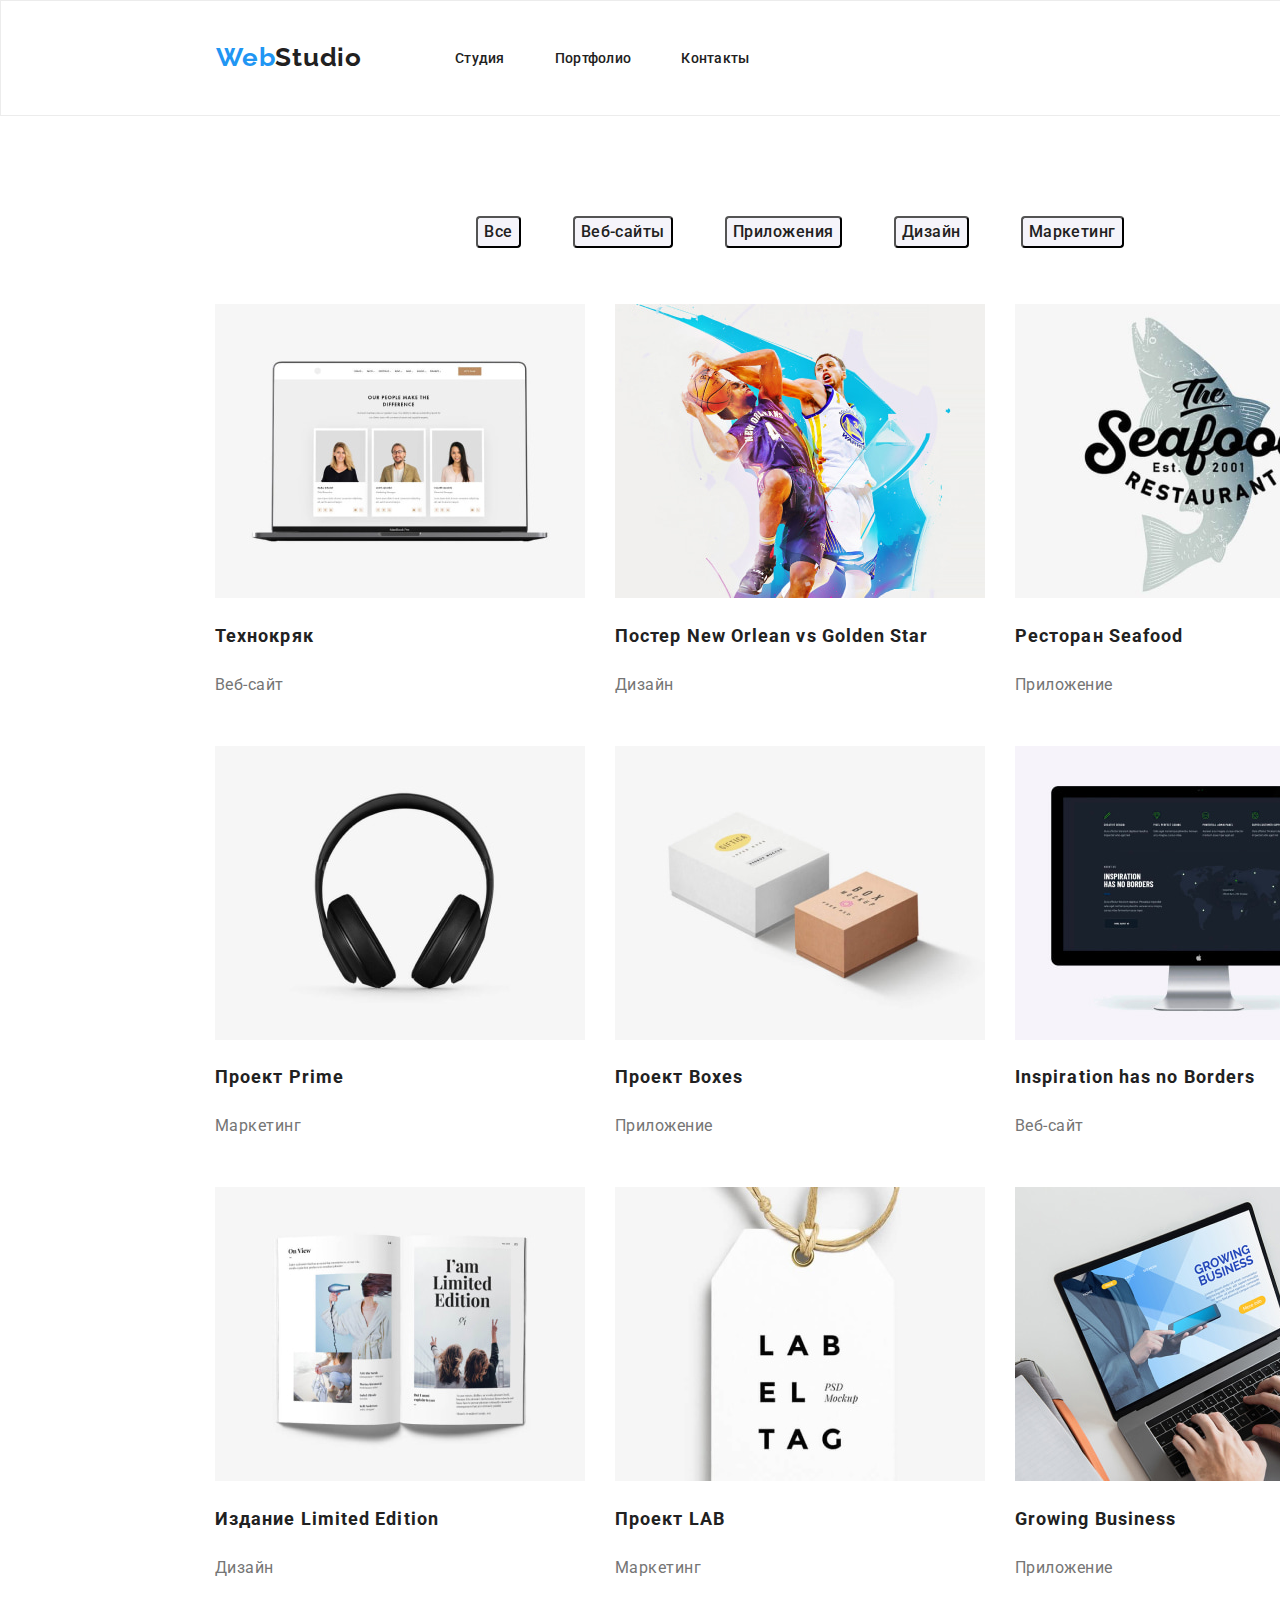
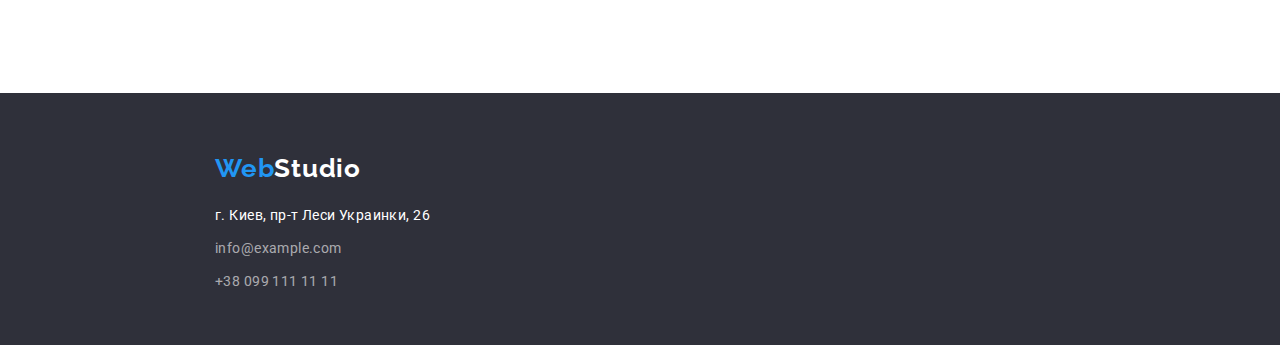
==== commit 7e2c0db2: "Разметка HTML и CSS ДЗ-3-4" ====
--- a/portfolio.html
+++ b/portfolio.html
@@ -107,15 +107,15 @@
     </main>
 
     <footer class="footer">
-        <a href="./index.html" class="web-studio">Web<span class="logo-light">Studio</span></a>
+        <a href="./index.html" class="web-studio-footer">Web<span class="logo-light">Studio</span></a>
    
           <address class="address">
-              <ul>
-                 <li><a href="https://www.google.com/maps/place/%D0%B1%D1%83%D0%BB.+%D0%9B%D0%B5%D1%81%D0%B8+%D0%A3%D0%BA%D1%80%D0%B0%D0%B8%D0%BD%D0%BA%D0%B8,+26,+%D0%9A%D0%B8%D0%B5%D0%B2,+02000/@50.4265807,30.5361971,17z/data=!3m1!4b1!4m5!3m4!1s0x40d4cf0e033ecbe9:0x57a4dffefec77da0!8m2!3d50.4265807!4d30.5383858" class="company-adress">г. Киев, пр-т Леси Украинки, 26</a></li>
+              <ul class="address-list">
+                 <li class="address-link"><a href="https://www.google.com/maps/place/%D0%B1%D1%83%D0%BB.+%D0%9B%D0%B5%D1%81%D0%B8+%D0%A3%D0%BA%D1%80%D0%B0%D0%B8%D0%BD%D0%BA%D0%B8,+26,+%D0%9A%D0%B8%D0%B5%D0%B2,+02000/@50.4265807,30.5361971,17z/data=!3m1!4b1!4m5!3m4!1s0x40d4cf0e033ecbe9:0x57a4dffefec77da0!8m2!3d50.4265807!4d30.5383858" class="company-adress">г. Киев, пр-т Леси Украинки, 26</a></li>
              
-                 <li><a href="mailto:info@example.com" class="footer-contacts">info@example.com</a></li>
+                 <li class="address-link"><a href="mailto:info@example.com" class="footer-contacts">info@example.com</a></li>
                   
-                 <li><a href="tel:+380991111111" class="footer-contacts">+38 099 111 11 11</a></li>
+                 <li class="address-link"><a href="tel:+380991111111" class="footer-contacts">+38 099 111 11 11</a></li>
               </ul> 
            </address>
         
--- a/css/styles.css
+++ b/css/styles.css
@@ -118,6 +118,7 @@
 }
 
 .web-studio,
+.web-studio-footer,
 .link,
 .contact {
     text-decoration: none
@@ -313,12 +314,33 @@
 
 /* footer */
 .footer{
+    position: absolute;
+    width: 1600px;
+    height: 252px;
+    left: 0px;
+
     background: var(--footer-bgc); 
     font-size: 14px;
     line-height: 1.71;
     letter-spacing: 0.03em;
 }
 
+.web-studio-footer {
+    display: inline-block;
+    margin-bottom: 20px;
+    margin-left: 215px;
+    margin-top: 60px;
+    margin-right: 1240px;
+    padding: 0px;
+
+    font-family: Raleway, sans-serif;
+    font-weight: 700;
+    font-size: 26px;
+    line-height: 1.19;
+    letter-spacing: 0.03em;
+
+    color: var(--blue-color);
+}
 .logo-light{
     color: var(--white-color);
 } 
@@ -326,6 +348,21 @@
 .address{ 
     font-style: normal;
 }
+
+.address-list {
+    padding: 0px;
+    margin: 0px;
+}
+
+.address-link {
+    margin-left: 215px;
+    margin-bottom: 9px;
+}
+
+.address-link:last-child {
+    margin-bottom: 60px;
+}
+
 .company-adress {
     color: var(--white-color);
 }
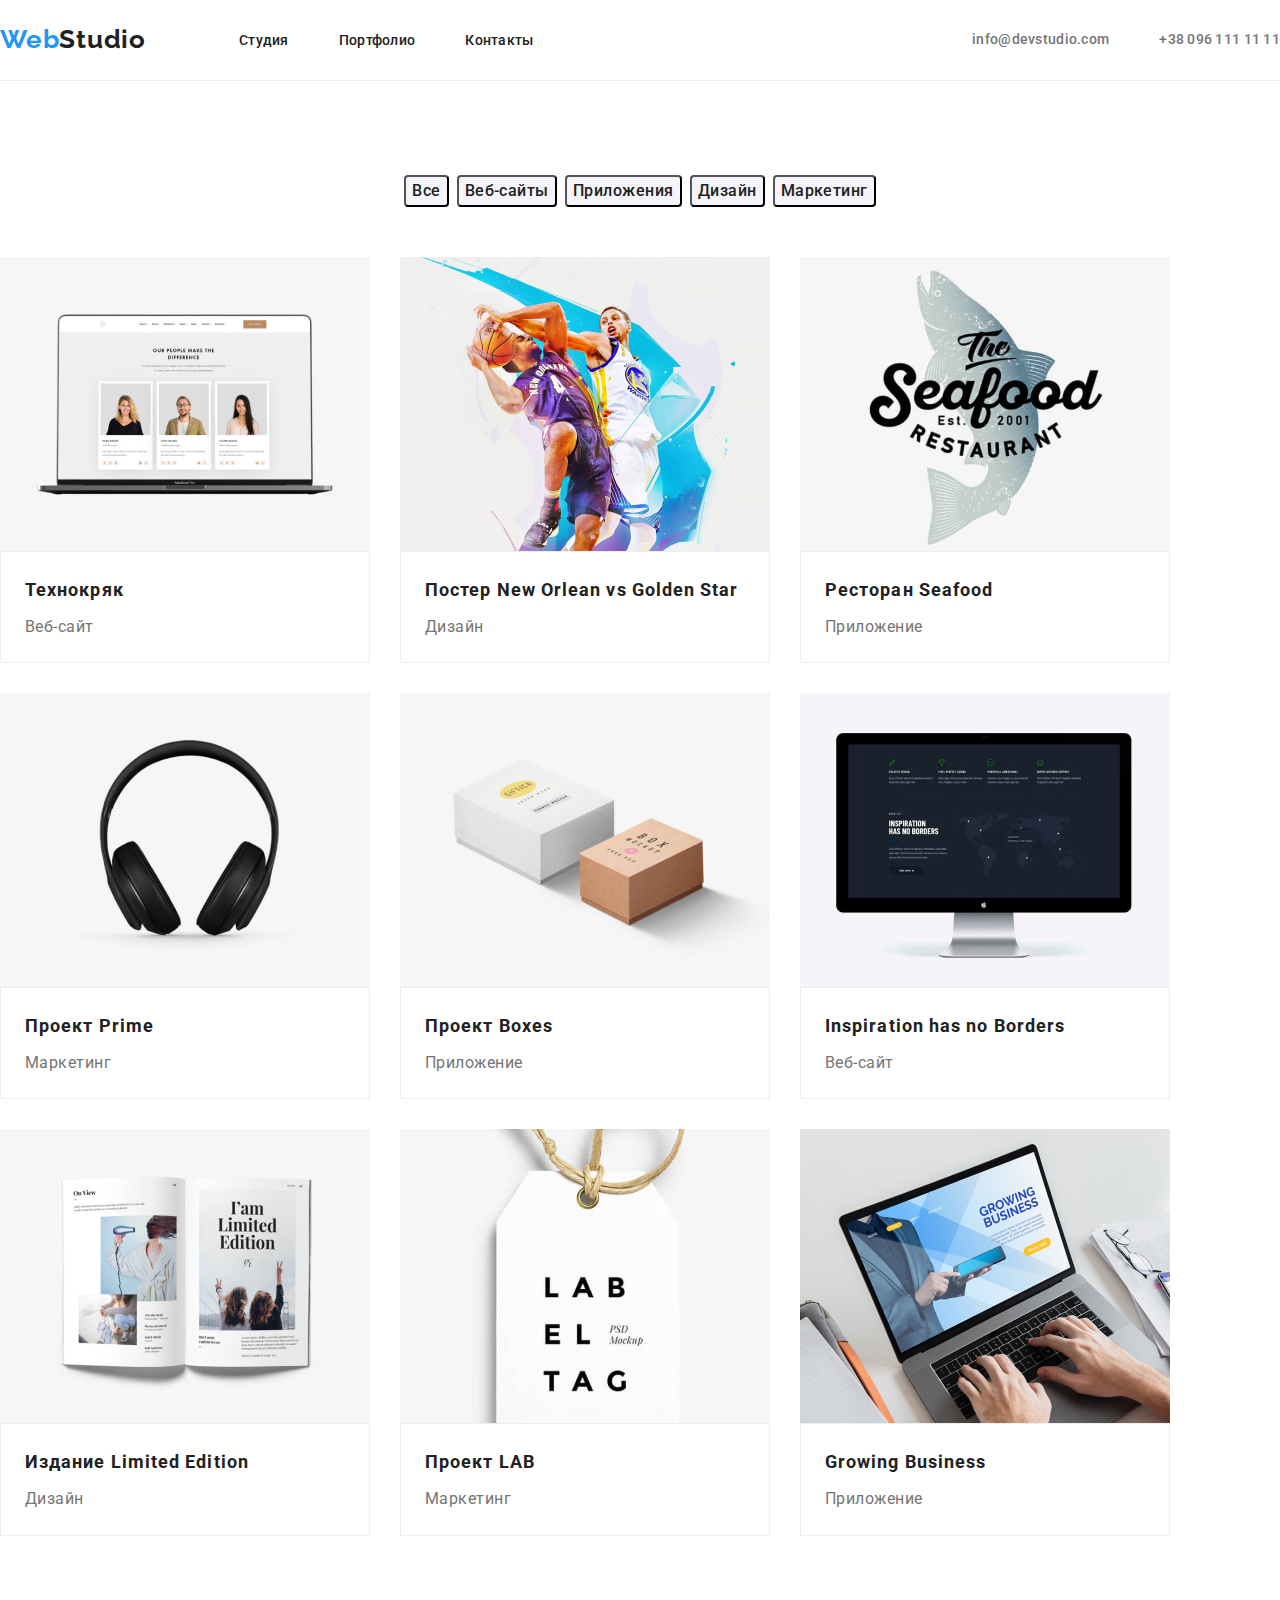
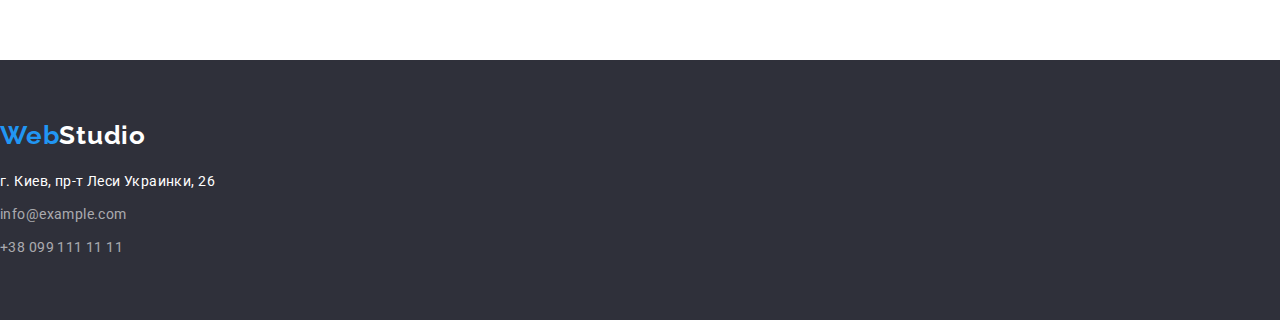
==== commit 0349368a: "Разметка HTML и CSS ДЗ-3-edited" ====
--- a/portfolio.html
+++ b/portfolio.html
@@ -17,18 +17,18 @@
 </head>
 <body>
     <header class="header">
-        <div class="navigation-div">
+        <div class="container-navigation-div">
             <nav class="navigation">
              <a href="./index.html" class="web-studio">Web<span class="logo-dark">Studio</span></a>
       
-              <ul class="nav-main">
+              <ul class="container-nav-main">
                 <li class="item"><a href="" class="link">Студия</a></li>
                 <li class="item"><a href="./portfolio.html" class="link">Портфолио</a></li>
                 <li class="item"><a href="" class="link">Контакты</a></li>
               </ul>     
            </nav> 
         
-              <ul class="nav-contacts">
+              <ul class="container-nav-contacts">
                  <li class="item-contacts"><a href="mailto:info@example.com" class="contact">info@devstudio.com</a></li>
                  <li class="item-contacts"><a href="tel:+380991111111" class="contact">+38 096 111 11 11</a></li>
               </ul> 
@@ -36,71 +36,89 @@
     </header>
 
     <main>
-      <section class="buttons">
-          <h1 class="buttons-title">Навигация в портфолио</h1>
-          <ul class="buttons-portfolio">
-              <li class="buttons-list"><button class="button-all">Все</button></li>
-              <li class="buttons-list"><button class="button-web">Веб-сайты</button></li>
-              <li class="buttons-list"><button class="button-apps">Приложения</button></li>
-              <li class="buttons-list"><button class="button-design">Дизайн</button></li>
-              <li class="buttons-list"><button class="button-marketing">Маркетинг</button></li>
-          </ul>
-      </section>
-
-      <section class="examples">
-          <ul class="examples-list">
+      <section class="section-portfolio">
+          <div class="buttons-title-div">
+             <h1 class="buttons-title">Навигация в портфолио</h1>
+               <ul class="buttons-portfolio">
+                 <li class="buttons-list"><button class="button-all">Все</button></li>
+                 <li class="buttons-list"><button class="button-web">Веб-сайты</button></li>
+                 <li class="buttons-list"><button class="button-apps">Приложения</button></li>
+                 <li class="buttons-list"><button class="button-design">Дизайн</button></li>
+                 <li class="buttons-list"><button class="button-marketing">Маркетинг</button></li>
+               </ul>
+          </div>
+            <ul class="examples-list">
             <li class="portfolio-list">
                 <img src="./images/portfolio.images/Технокряк.jpg" alt="width 370px">
-                <h2 class="examples-title">Технокряк</h2>
-                <p class="examples-type">Веб-сайт</p>
+                <div class="examples-div">
+                   <h2 class="examples-title">Технокряк</h2>
+                   <p class="examples-type">Веб-сайт</p>
+                </div>
             </li>
 
             <li class="portfolio-list">
                 <img src="./images/portfolio.images/Постер-New-Orlean-vs-Golden-Star.jpg" alt="width 370px">
-                <h2 class="examples-title">Постер New Orlean vs Golden Star</h2>
-                <p class="examples-type">Дизайн</p>
+                   
+                <div class="examples-div">
+                    <h2 class="examples-title">Постер New Orlean vs Golden Star</h2>
+                   <p class="examples-type">Дизайн</p>
+                </div>
             </li>
 
             <li class="portfolio-list">
                 <img src="./images/portfolio.images/Ресторан-Seafood.jpg" alt="width 370px">
-                <h2 class="examples-title">Ресторан Seafood</h2>
-                <p class="examples-type">Приложение</p>
+                <div class="examples-div">
+                    <h2 class="examples-title">Ресторан Seafood</h2>
+                   <p class="examples-type">Приложение</p>
+                </div>
             </li>
 
             <li class="portfolio-list">
                 <img src="./images/portfolio.images/Проект-Prime.jpg" alt="width 370px">
-                <h2 class="examples-title">Проект Prime</h2>
-                <p class="examples-type">Маркетинг</p>
+                <div class="examples-div">
+                    <h2 class="examples-title">Проект Prime</h2>
+                   <p class="examples-type">Маркетинг</p>
+                </div>
             </li>
 
             <li class="portfolio-list">
                 <img src="./images/portfolio.images/Проект-Boxes.jpg" alt="width 370px">
-                <h2 class="examples-title">Проект Boxes</h2>
-                <p class="examples-type">Приложение</p>
+                <div class="examples-div">
+                    <h2 class="examples-title">Проект Boxes</h2>
+                   <p class="examples-type">Приложение</p>
+                </div>
             </li>
 
             <li class="portfolio-list">
                 <img src="./images/portfolio.images/Inspiration--has-no-Borders.jpg" alt="width 370px">
-                <h2 class="examples-title">Inspiration has no Borders</h2>
-                <p class="examples-type">Веб-сайт</p>
+                <div class="examples-div">
+                    <h2 class="examples-title">Inspiration has no Borders</h2>
+                   <p class="examples-type">Веб-сайт</p>
+                </div>
             </li>
 
             <li class="portfolio-list">
                 <img src="./images/portfolio.images/Издание-Limited-Edition.jpg" alt="width 370px">
-                <h2 class="examples-title">Издание Limited Edition</h2>
-                <p class="examples-type">Дизайн</p>
+                <div class="examples-div">
+                    <h2 class="examples-title">Издание Limited Edition</h2>
+                   <p class="examples-type">Дизайн</p>
+                </div>
             </li>
 
             <li class="portfolio-list">
                 <img src="./images/portfolio.images/Проект-LAB.jpg" alt="width 370px">
-                <h2 class="examples-title">Проект LAB</h2>
-                <p class="examples-type">Маркетинг</p>
+                <div class="examples-div">
+                    <h2 class="examples-title">Проект LAB</h2>
+                   <p class="examples-type">Маркетинг</p>
+                </div>
             </li>
 
             <li class="portfolio-list">
                 <img src="./images/portfolio.images/Growing-Business.jpg" alt="width 370px">
-                <h2 class="examples-title">Growing Business</h2>
-                <p class="examples-type">Приложение</p>
+                <div class="examples-div">
+                    <h2 class="examples-title">Growing Business</h2>
+                   <p class="examples-type">Приложение</p>
+                </div>
             </li>
           </ul>
       </section>
--- a/css/styles.css
+++ b/css/styles.css
@@ -9,7 +9,7 @@
 /* bgc наша команда   #F5F4FA*/
 /* font-family: 'Raleway', sans-serif;
    font-family: 'Roboto', sans-serif; */
-:root{
+:root {
     --main-color: #212121;
     --secondary-color: #757575;
     --white-color: #FFFFFF;
@@ -19,22 +19,31 @@
     --portfolio-bgc: #E5E5E5;
     --team-bgc: #F5F4FA;
 }
-
+ul {
+    margin: 0px;
+    padding: 0px;
+    list-style-type: none;
+}
+
+h1, h2, h3, p {
+    margin: 0px;
+}
 body {
-    width: 1600px;
-
     font-family: Roboto, sans-serif;
     color: var(--main-color);
 }
 
+img {
+    display: block;
+    max-width: 100%;
+}
 /* header */
 .header {
-    border: 1px solid #ECECEC;
-
+    border-bottom: 1px solid #ECECEC;
     background-color: var(--white-color);
 }
 
-.navigation-div {
+.container-navigation-div {
     display: flex;
     align-items: center;
 }
@@ -45,7 +54,7 @@
 
 .web-studio {
     margin-right: 93px;
-    margin-left: 215px;
+    
     padding-top: 24px;
     padding-bottom: 25px;
 
@@ -62,21 +71,21 @@
     color: var(--main-color);
 }
 
-.nav-main{
+.container-nav-main{
     display: flex;
     padding-left: 0px;
 }
-.nav-main .item + .item { 
+.container-nav-main .item + .item { 
     margin-left: 50px;
 }
 
-.nav-main .item
+.container-nav-main .link
  {
     padding-top: 32px;
     padding-bottom: 32px;
 }
 
-.nav-main .link {
+.container-nav-main .link {
     color: var(--main-color);
     font-weight: 500;
     font-size: 14px;
@@ -85,22 +94,21 @@
     
 }
 
-.nav-contacts {
+.container-nav-contacts{
     display: flex;
     margin-left: auto;
-    padding-left: 0px;
-}
-    
-.nav-contacts .item-contacts + .item-contacts{
+}
+    
+.container-nav-contacts .item-contacts + .item-contacts{
      margin-left: 50px;
 }
 
-.nav-contacts .item-contacts {
+.container-nav-contacts .contact {
     padding-top: 32px;
     padding-bottom: 32px;
 }
 
-.nav-contacts,
+.container-nav-contacts,
 .contact {
     color: var(--secondary-color);
     font-weight: 500;
@@ -110,10 +118,10 @@
     
 }
 
-.nav-main .link:hover,
-.nav-main .link:focus,
-.nav-contacts .contact:hover,
-.nav-contacts .contact:focus {
+.container-nav-main .link:hover,
+.container-nav-main .link:focus,
+.container-nav-contacts .contact:hover,
+.container-nav-contacts .contact:focus {
     color: var(--blue-color);
 }
 
@@ -129,7 +137,10 @@
 /* hero */
 
 .hero {
+    padding-top: 200px;
+    padding-bottom: 200px;
     text-align: center;
+
     background: var(--footer-bgc); 
 }
 
@@ -161,17 +172,36 @@
 }
 
 /* features */
+.section {
+    padding: 94px 0px;
+    background-color: var(--portfolio-bgc);
+}
+
 .features-title{
     display: none;
 }
 
-.features-title-list{
+.features-unodered-list {
+    display: flex;
+}
+
+.features-list {
+    margin-right: 30px;
+}
+
+.features-list:last-child {
+    margin-right: 0px;
+}
+
+.features-link {
+    margin-bottom: 10px;
+    color: var(--main-color);
+
     font-weight: 700;
     font-size: 14px;
     line-height: 1.14;
     letter-spacing: 0.03em;
     text-transform: uppercase;
-    color: var(--main-color);
 }
 
 .features-text{
@@ -182,6 +212,30 @@
 }
 
 /* work */
+.work {
+   padding-top: 0px;
+}
+
+.work-title {
+    text-align: center;
+    margin-bottom: 50px;
+}
+
+.work-list {
+    display: flex;
+    justify-content: center;
+}
+
+.work-list-item {
+    margin-right: 30px;    
+}
+
+
+
+.work-list-item:last-child {
+    margin-right: 0px;
+}
+
 .work-title,
 .team-title {
     font-weight: 700;
@@ -195,37 +249,79 @@
 .team {
     background-color: var(--team-bgc);
 }
+
+.team-title {
+    text-align: center;
+    margin-bottom: 50px;
+}
+
+.team-list {
+    display: flex;
+    justify-content: center;
+}
+
+.team-list-item {
+    margin-right: 30px;
+
+    background-color: var(--white-color);
+    box-shadow: 0px 1px 3px rgba(0, 0, 0, 0.12), 0px 1px 1px rgba(0, 0, 0, 0.14), 0px 2px 1px rgba(0, 0, 0, 0.2);
+    border-radius: 0px 0px 4px 4px;
+    
+}
+
+.team-list-item:last-child {
+    margin-right: 0px;
+}
+
 .team-member{
+    margin-bottom: 10px;
+    text-align: center;
+
     font-weight: 500;
     font-size: 16px;
     line-height: 1.19;
     letter-spacing: 0.03em;
+
     color: var(--main-color);
 }
 
 .team-member-profession{
+    text-align: center;
+
     font-size: 16px;
     line-height: 1.19;
     letter-spacing: 0.03em;
+
     color: var(--secondary-color);
 }
 
+.team-div {
+    padding-top: 30px;
+    padding-bottom: 30px;
+}
 /* buttons-portfolio */
 
 .buttons-title {
     display: none;
 }
 
+.section-portfolio {
+    padding: 94px 0px;
+    background-color: var(--white-color);
+}
+
+.buttons-title-div {
+    margin-bottom: 50px;
+}
+
 .buttons-portfolio {
     display: flex;
-    padding-left: 0px;
-    margin-top: 0px;
-    margin-bottom: 0px;
     justify-content:center;
+    margin-bottom: 50px;
 }
 
 .buttons-portfolio .buttons-list + .buttons-list {
-    margin-left: 52px;
+    margin-left: 8px;
 }
 
 .button-all,
@@ -233,9 +329,6 @@
 .button-apps,
 .button-design,
 .button-marketing{
-    margin-top: 100px;
-    margin-bottom: 56px;
-
     color: var(--main-color);
 
     font-weight: 500;
@@ -272,12 +365,8 @@
 .examples-list {
     display: flex;
     flex-wrap: wrap;
-    justify-content:center;
-    padding-left: 0px;
-    margin-top: 0px;
-    margin-bottom: 0px;
-    margin-left: 215px;
-    margin-right: 215px;
+
+   
 }
 
 .examples-list .portfolio-list {
@@ -290,7 +379,7 @@
 }
 
 .examples-list .portfolio-list:nth-last-child(-n+3) {
-    margin-bottom: 94px;
+
 }
 
 .examples-title-main{
@@ -298,27 +387,36 @@
 }
 
 .examples-title{
+    margin-bottom: 4px;
+    color: var(--main-color);
+
     font-weight: 700;
     font-size: 18px;
     line-height: 2.00;
-    letter-spacing: 0.06em;
-    color: var(--main-color);
+    letter-spacing: 0.06em; 
 }
 
 .examples-type{
+    color: var(--secondary-color);
+
     font-size: 16px;
     line-height: 1.89;
     letter-spacing: 0.03em;
-    color: var(--secondary-color);
+}
+
+.examples-div {
+    padding-top: 20px;
+    padding-bottom: 20px;
+    padding-left: 24px;
+    padding-right: 24px;
+    border: 1px solid #EEEEEE;
+    box-sizing: border-box;
 }
 
 /* footer */
 .footer{
-    position: absolute;
-    width: 1600px;
-    height: 252px;
-    left: 0px;
-
+    padding-top: 60px;
+    padding-bottom: 60px;
     background: var(--footer-bgc); 
     font-size: 14px;
     line-height: 1.71;
@@ -328,10 +426,6 @@
 .web-studio-footer {
     display: inline-block;
     margin-bottom: 20px;
-    margin-left: 215px;
-    margin-top: 60px;
-    margin-right: 1240px;
-    padding: 0px;
 
     font-family: Raleway, sans-serif;
     font-weight: 700;
@@ -349,18 +443,12 @@
     font-style: normal;
 }
 
-.address-list {
-    padding: 0px;
-    margin: 0px;
-}
-
 .address-link {
-    margin-left: 215px;
     margin-bottom: 9px;
 }
 
 .address-link:last-child {
-    margin-bottom: 60px;
+   margin-bottom: 0px;
 }
 
 .company-adress {
@@ -375,8 +463,3 @@
 .footer-contacts {
     text-decoration: none
 }
-
-/*Убираем маркеры списка*/
-li {
-    list-style-type: none;
-}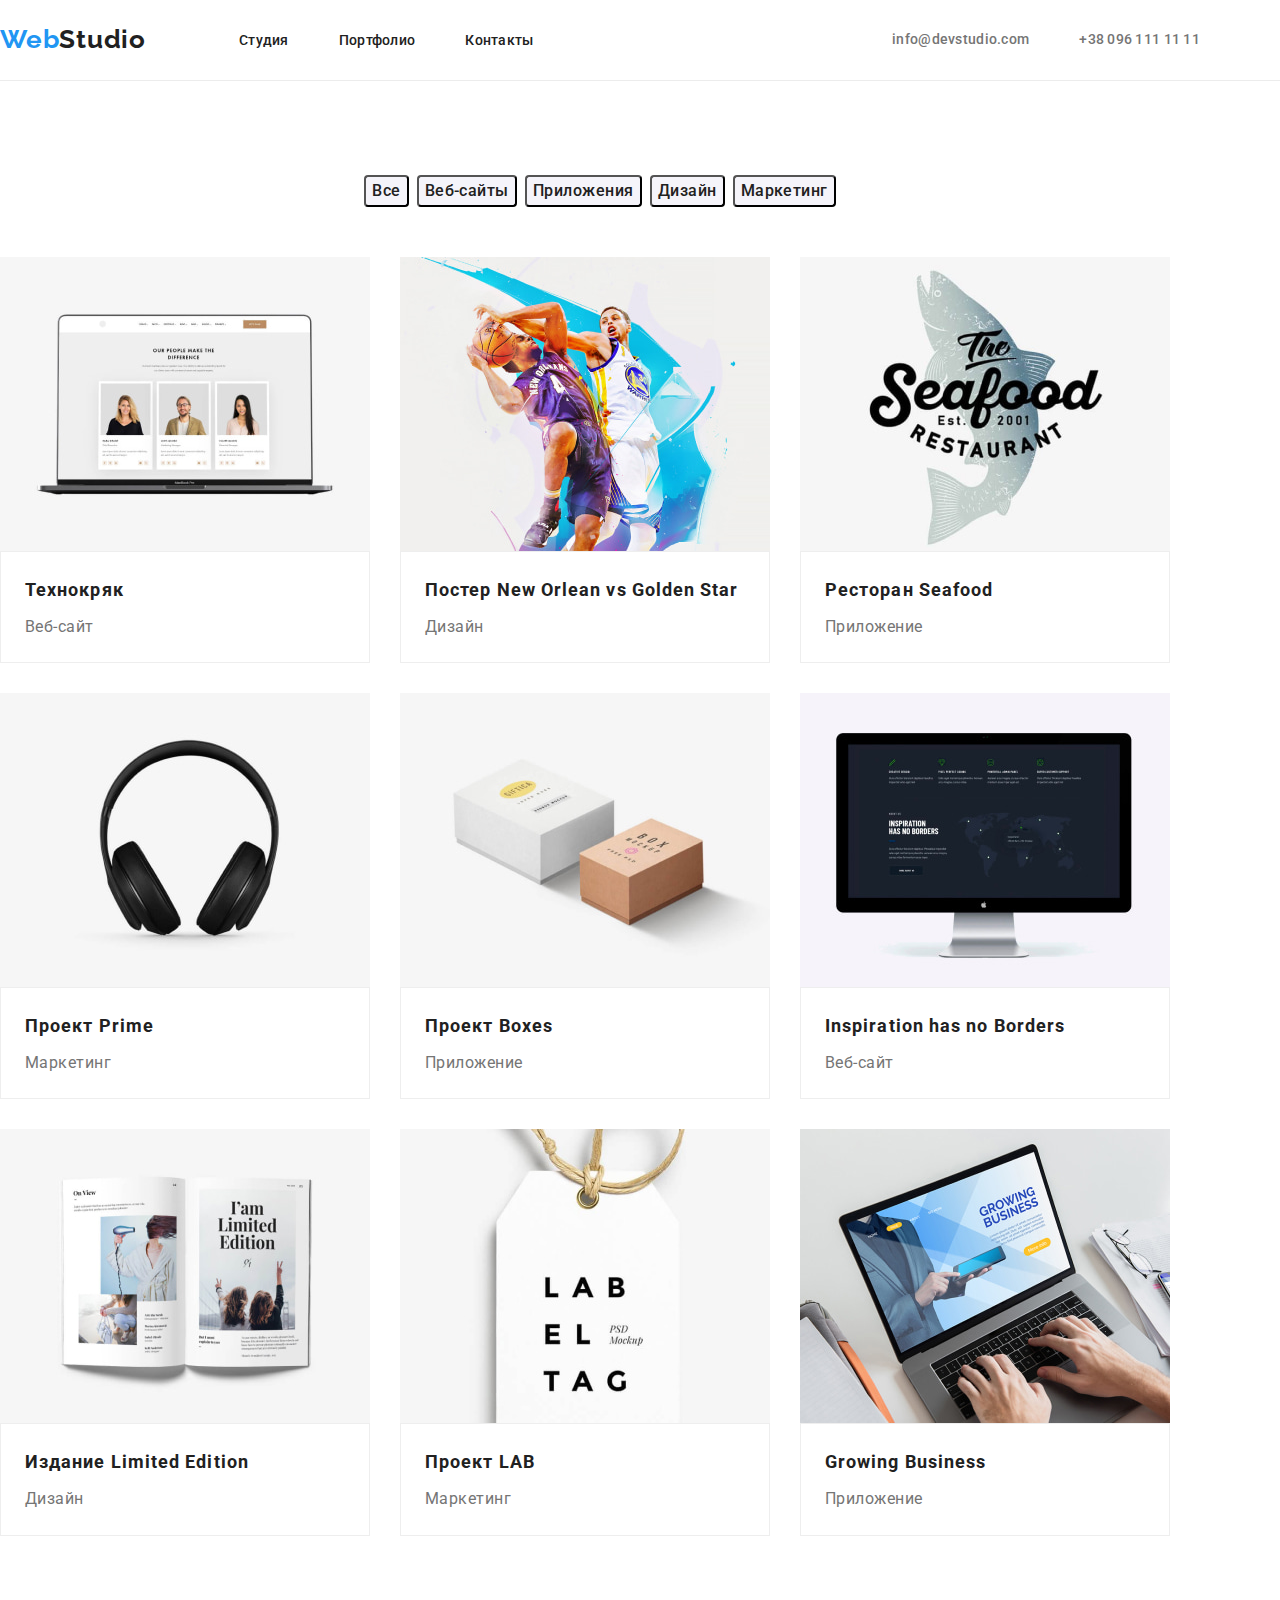
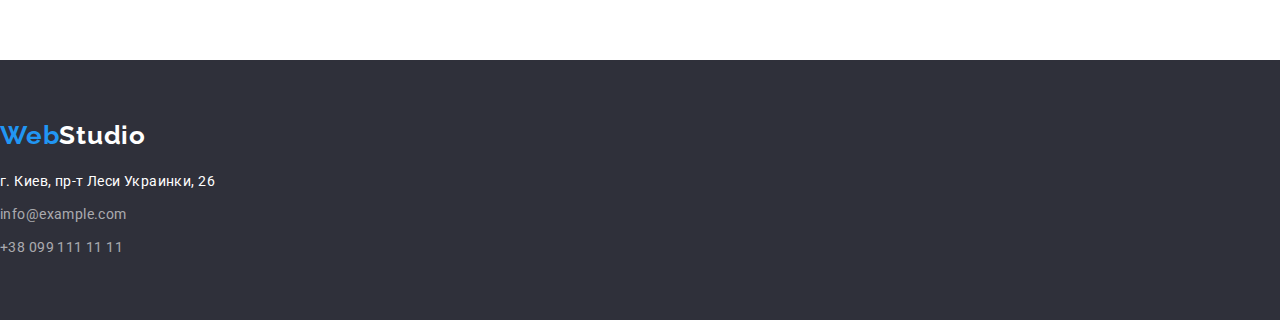
==== commit 9c025fa1: "Разметка HTML и CSS ДЗ-4" ====
--- a/portfolio.html
+++ b/portfolio.html
@@ -17,7 +17,7 @@
 </head>
 <body>
     <header class="header">
-        <div class="container-navigation-div">
+        <div class="container navigation-div">
             <nav class="navigation">
              <a href="./index.html" class="web-studio">Web<span class="logo-dark">Studio</span></a>
       
@@ -37,7 +37,7 @@
 
     <main>
       <section class="section-portfolio">
-          <div class="buttons-title-div">
+          <div class="container buttons-title-div">
              <h1 class="buttons-title">Навигация в портфолио</h1>
                <ul class="buttons-portfolio">
                  <li class="buttons-list"><button class="button-all">Все</button></li>
@@ -47,6 +47,8 @@
                  <li class="buttons-list"><button class="button-marketing">Маркетинг</button></li>
                </ul>
           </div>
+
+          <div class="container">
             <ul class="examples-list">
             <li class="portfolio-list">
                 <img src="./images/portfolio.images/Технокряк.jpg" alt="width 370px">
@@ -121,10 +123,12 @@
                 </div>
             </li>
           </ul>
+          </div>
       </section>
     </main>
 
     <footer class="footer">
+        <div class="container">
         <a href="./index.html" class="web-studio-footer">Web<span class="logo-light">Studio</span></a>
    
           <address class="address">
@@ -136,7 +140,7 @@
                  <li class="address-link"><a href="tel:+380991111111" class="footer-contacts">+38 099 111 11 11</a></li>
               </ul> 
            </address>
-        
+        </div>
        </footer>   
    </body>
    </html>--- a/css/styles.css
+++ b/css/styles.css
@@ -37,16 +37,18 @@
     display: block;
     max-width: 100%;
 }
+
+.container {
+    max-width: 1200px;
+}
+
 /* header */
 .header {
     border-bottom: 1px solid #ECECEC;
     background-color: var(--white-color);
 }
 
-.container-navigation-div {
-    display: flex;
-    align-items: center;
-}
+.navigation-div,
 .navigation {
     display: flex;
     align-items: center;
@@ -223,7 +225,6 @@
 
 .work-list {
     display: flex;
-    justify-content: center;
 }
 
 .work-list-item {
@@ -257,7 +258,6 @@
 
 .team-list {
     display: flex;
-    justify-content: center;
 }
 
 .team-list-item {
@@ -365,8 +365,6 @@
 .examples-list {
     display: flex;
     flex-wrap: wrap;
-
-   
 }
 
 .examples-list .portfolio-list {
@@ -376,10 +374,6 @@
 
 .examples-list .portfolio-list:nth-child(3n) {
     margin-right: 0px;
-}
-
-.examples-list .portfolio-list:nth-last-child(-n+3) {
-
 }
 
 .examples-title-main{
@@ -463,3 +457,4 @@
 .footer-contacts {
     text-decoration: none
 }
+
